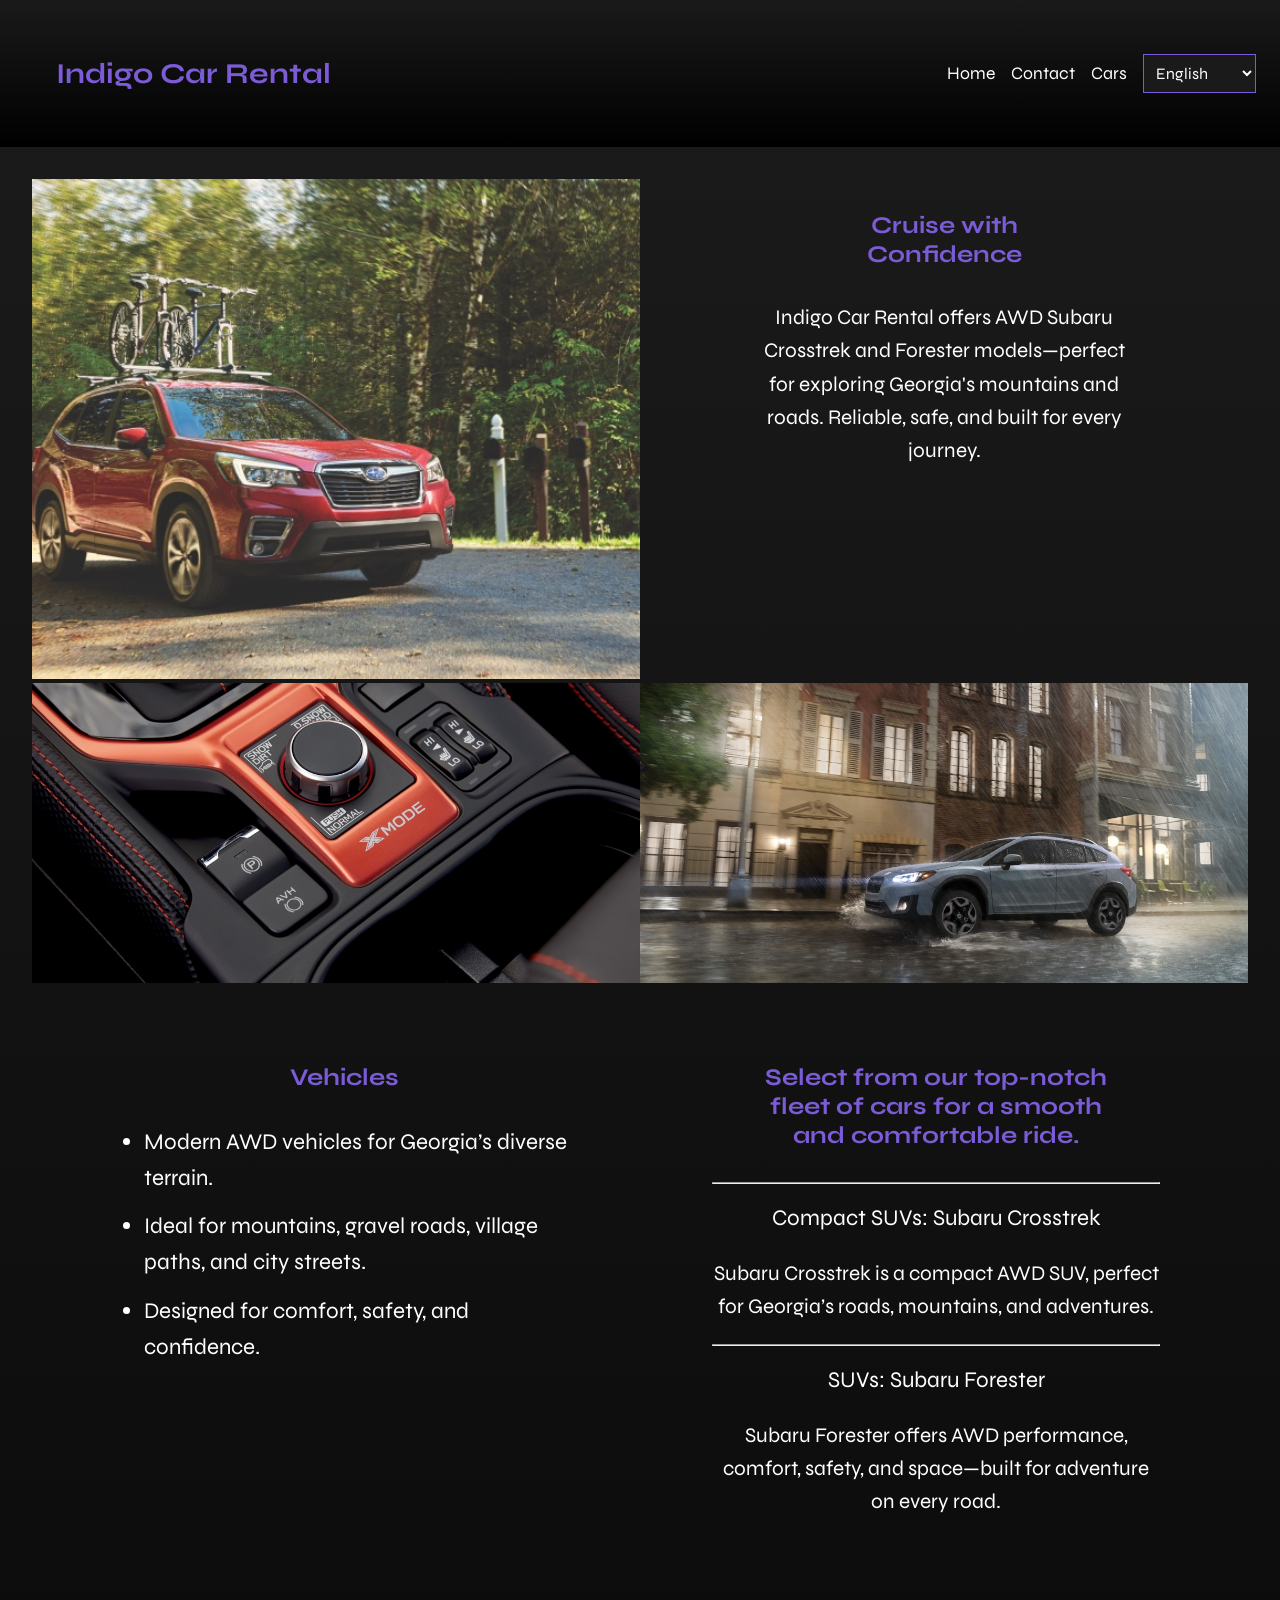
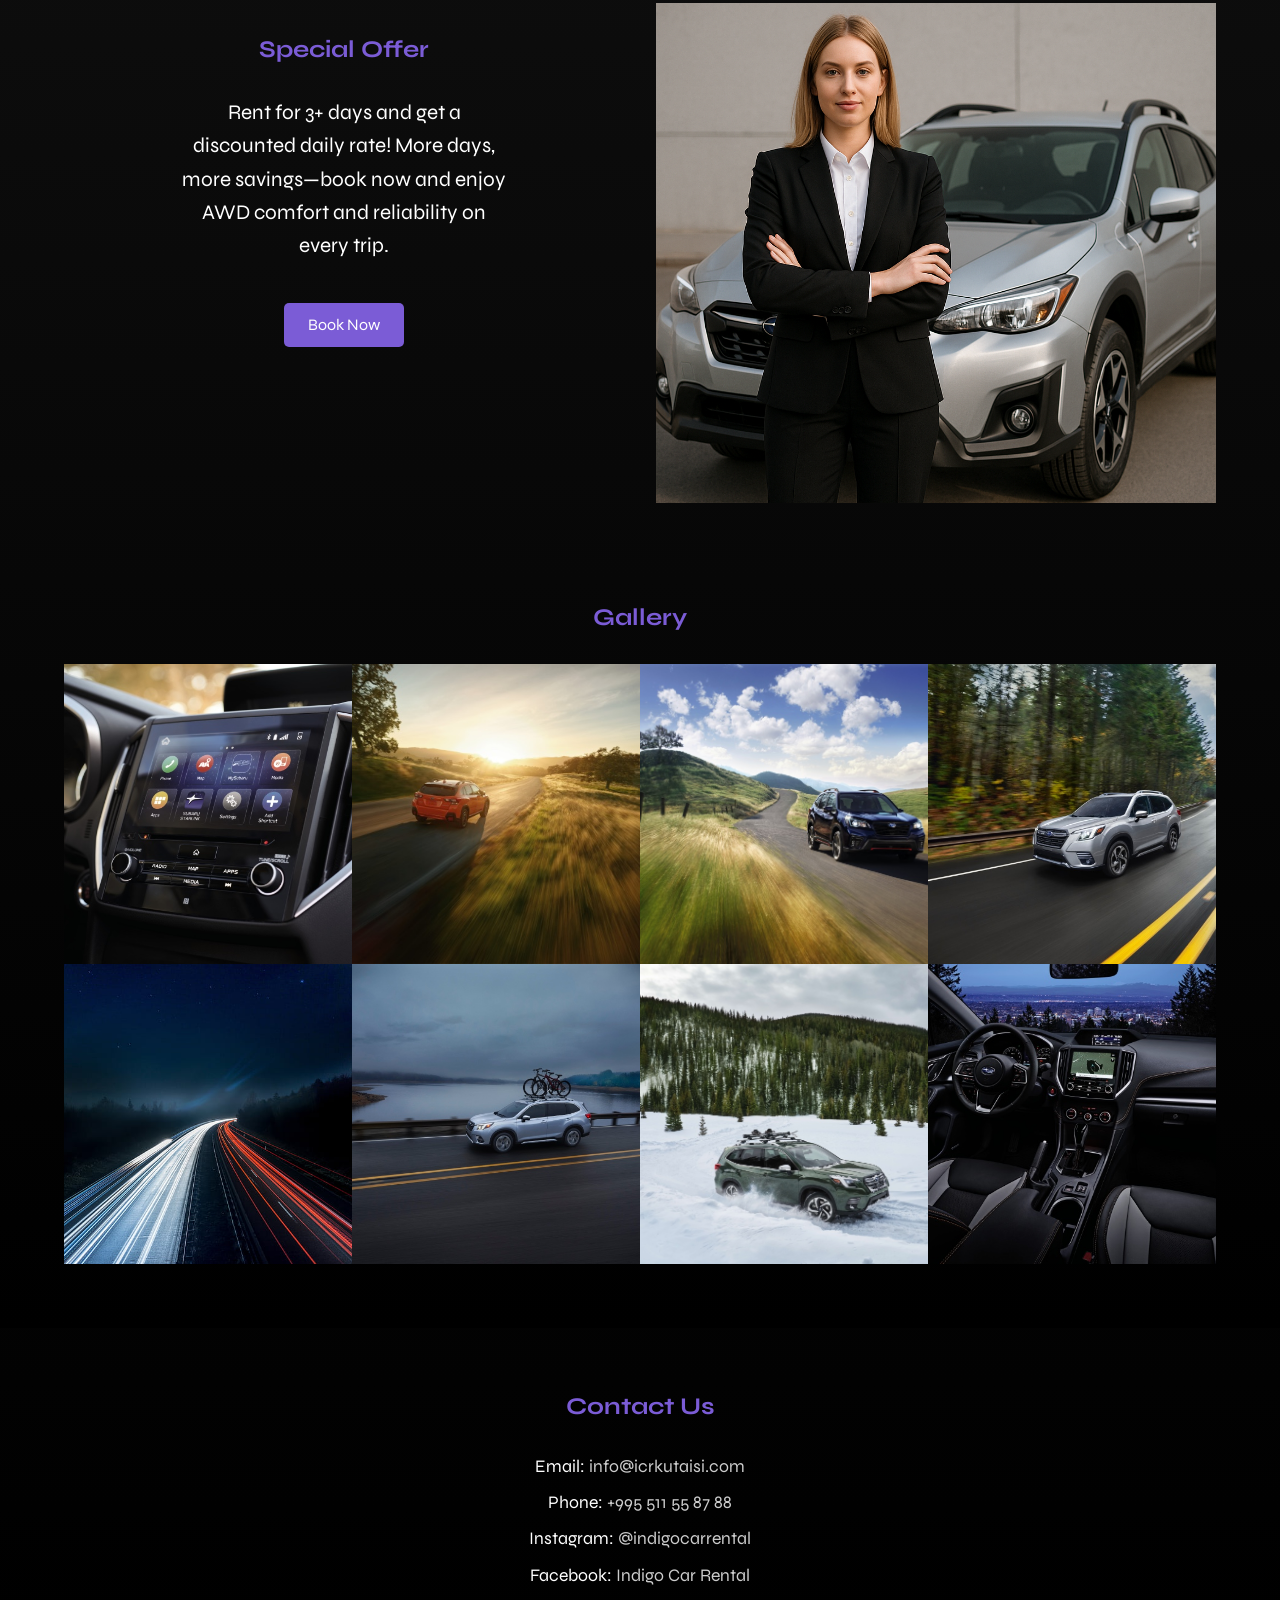
==== index.html @ b36b5606 "fix links" ====
<!DOCTYPE html>
<html lang="en">
<head>
    <meta charset="UTF-8">
    <meta name="viewport" content="width=device-width, initial-scale=1.0">
    <link href='https://fonts.googleapis.com/css?family=Syne' rel='stylesheet'>
    <title data-lang-key="title">Indigo Car Rental</title>
    <style>
        body {
            font-family: 'Syne', sans-serif;
            margin: 0;
            padding: 0;
            background: linear-gradient(180deg, #1A1A1A, #000000);
            color: #fff;
        }

        header {
            background: linear-gradient(180deg, #1A1A1A, #000000);
            color: white;
            padding: 1.5rem;
            display: flex;
            justify-content: space-between;
            align-items: center;
            position: sticky;
            top: 0;
            z-index: 100;
            box-sizing: border-box;
        }

        header h1 {
            color: #7B5CD6;
            margin: 0;
            font-size: 1.8rem;
            white-space: nowrap;
        }

        body h1 {
            color: #7B5CD6;
            margin: 2rem;
        }

        body p {
            font-size: 1.3rem;
            line-height: 1.6;
        }

        nav {
            display: flex;
            gap: 1rem;
            align-items: center;
        }

        nav a {
            color: white;
            text-decoration: none;
            font-size: 1.1rem;
        }

        nav a:hover {
            color: #FFD700;
        }

        .language-switcher {
            background-color: #1A1A1A;
            color: white;
            border: 1px solid #7B5CD6;
            padding: 0.5rem;
            font-size: 1rem;
            font-family: 'Syne', sans-serif;
            cursor: pointer;
        }

        .language-switcher:hover {
            background-color: #7B5CD6;
            color: #FFD700;
        }

        section {
            padding: 2rem;
        }

        #home {
            background: linear-gradient(180deg, #1A1A1A, #000000);
            text-align: center;
        }

        .image-container {
            display: flex;
            justify-content: center;
            gap: 0;
            margin-bottom: 1rem;
        }

        .image-container img {
            width: 100%;
            height: 300px;
            object-fit: cover;
        }

        .image-container img:hover, .gallery-grid img:hover, .offer-right img:hover {
            transform: scale(1.05);
            transition: transform 0.3s ease;
        }

        #vehicles {
            display: flex;
            justify-content: space-between;
            gap: 2rem;
            padding: 2rem;
            text-align: center;
        }

        .vehicles-left {
            display: flex;
            flex: 1;
        }

        .vehicles-right {
            display: flex;
            flex: 1;
        }

        .vehicles-inside {
            margin-left: 10%;
            margin-right: 10%;
        }

        .vehicles-inside ul {
            list-style: disc;
            text-align: left;
            padding-left: 1.5rem;
        }

        .vehicles-inside ul li {
            font-size: 1.4rem;
            line-height: 1.6;
            margin-bottom: 0.8rem;
        }

        .vehicle-subheading {
            font-size: 1.4rem;
            margin: 1rem 0;
        }

        #contact {
            text-align: center;
        }

        #contact p {
            font-size: 1.1rem;
            margin: 0.5rem 0;
        }

        #contact a {
            color: #ccc;
            text-decoration: none;
        }

        #contact a:hover {
            color: #FFD700;
        }

        .mt-5 {
            margin-top: 5rem;
        }

        #offer {
            display: flex;
            justify-content: space-between;
            gap: 2rem;
            padding: 2rem;
            text-align: center;
        }

        .offer-left {
            flex: 1;
        }

        .offer-left-inside {
            margin-left: 20%;
            margin-right: 20%;
            flex: 1;
        }

        .offer-left-inside p {
            margin-bottom: 1.5rem;
        }

        .offer-right {
            flex: 1;
        }

        .offer-right img {
            width: 100%;
            height: 500px;
            object-fit: cover;
            object-position: top;
        }

        .book-now {
            display: inline-block;
            padding: 0.8rem 1.5rem;
            background-color: #7B5CD6;
            color: white;
            text-decoration: none;
            border-radius: 5px;
            margin-top: 1rem;
        }

        .book-now:hover {
            background-color: #FFD700;
            color: #000000;
        }

        #home-description {
            display: flex;
            justify-content: space-between;
            text-align: center;
        }

        .home-description-right {
            flex: 1;
        }

        .home-description-right-inside {
            margin-left: 20%;
            margin-right: 20%;
            flex: 1;
        }

        .home-description-left {
            flex: 1;
        }

        .home-description-left img {
            width: 100%;
            height: 500px;
            object-fit: cover;
            object-position: top;
        }

        #gallery {
            text-align: center;
            padding: 2rem;
        }

        .gallery-grid {
            display: grid;
            grid-template-columns: repeat(4, 1fr);
            margin-top: 1rem;
        }

        .gallery-grid img {
            width: 100%;
            height: 300px;
            object-fit: cover;
            object-position: top;
        }

        /* Responsive Design */
        @media (max-width: 768px) {
            header {
                flex-direction: column;
                text-align: center;
                padding: 1rem;
                min-height: auto;
                position: static
            }

            header h1 {
                font-size: 1.5rem;
                margin-bottom: 0.75rem;
            }

            nav {
                flex-direction: column;
                gap: 0.5rem;
                width: 100%;
            }

            nav a {
                font-size: 1rem;
            }

            .language-switcher {
                margin-top: 0.5rem;
                width: 100%;
                max-width: 150px;
            }

            body h1 {
                font-size: 1.6rem;
                margin: 1rem;
            }

            body p {
                font-size: 1rem;
            }

            .vehicles-inside ul li {
                font-size: 1.2rem;
            }

            .image-container {
                flex-direction: column;
            }

            .image-container img {
                height: 200px;
            }

            #home-description {
                flex-direction: column;
            }

            .home-description-left img {
                height: 300px;
            }

            .home-description-right-inside {
                margin-left: 5%;
                margin-right: 5%;
            }

            #vehicles {
                flex-direction: column;
                padding: 1rem;
            }

            .vehicles-inside {
                margin-left: 5%;
                margin-right: 5%;
            }

            .vehicle-subheading {
                font-size: 1.2rem;
            }

            #offer {
                flex-direction: column;
                padding: 1rem;
            }

            .offer-left-inside {
                margin-left: 5%;
                margin-right: 5%;
            }

            .offer-right img {
                height: 300px;
            }

            .gallery-grid {
                grid-template-columns: repeat(2, 1fr);
                gap: 0.5rem;
            }

            .gallery-grid img {
                height: 200px;
            }

            #contact p {
                font-size: 1rem;
            }
        }

        @media (max-width: 480px) {
            header {
                padding: 0.75rem;
            }

            header h1 {
                font-size: 1.2rem;
                margin-bottom: 0.5rem;
            }

            nav a {
                font-size: 0.9rem;
            }

            .language-switcher {
                font-size: 0.9rem;
                padding: 0.4rem;
                max-width: 120px;
            }

            body h1 {
                font-size: 1.4rem;
            }

            body p {
                font-size: 1rem;
            }

            .vehicles-inside ul li {
                font-size: 1.1rem;
            }

            section {
                padding: 1rem;
            }

            .image-container img {
                height: 150px;
            }

            .home-description-left img {
                height: 200px;
            }

            .offer-right img {
                height: 200px;
            }

            .gallery-grid {
                grid-template-columns: 1fr;
            }

            .gallery-grid img {
                height: 150px;
            }
        }
    </style>
</head>
<body>
<header>
    <h1 data-lang-key="title">Indigo Car Rental</h1>
    <nav>
        <a href="#home" data-lang-key="nav_home">Home</a>
        <a href="#contact" data-lang-key="nav_contact">Contact</a>
        <a href="cars.html" data-lang-key="nav_cars">Cars</a>
        <select class="language-switcher" onchange="changeLanguage(this.value)" aria-label="Select Language">
            <option value="en">English</option>
            <option value="ka">ქართული</option>
            <option value="ru">Русский</option>
        </select>
    </nav>
</header>

<section id="home">
    <div>
        <div id="home-description">
            <div class="home-description-left">
                <div>
                    <img src="images/image1.jpg" alt="Car 1">
                </div>
            </div>
            <div class="home-description-right">
                <div class="home-description-right-inside">
                    <h1 data-lang-key="home_title">Cruise with Confidence</h1>
                    <div>
                        <p data-lang-key="home_description">Indigo Car Rental offers AWD Subaru Crosstrek and Forester
                            models—perfect for exploring Georgia's mountains and roads. Reliable, safe, and built for
                            every journey.</p>
                    </div>
                </div>
            </div>
        </div>

        <div class="image-container">
            <img src="images/image2.jpg" alt="Car 1">
            <img src="images/image3.jpg" alt="Car 2">
        </div>
    </div>

    <div id="vehicles">
        <div class="vehicles-left">
            <div class="vehicles-inside">
                <h1 data-lang-key="vehicles_title">Vehicles</h1>
                <ul>
                    <li data-lang-key="vehicles_desc_1">Modern AWD vehicles for Georgia’s diverse terrain.</li>
                    <li data-lang-key="vehicles_desc_2">Ideal for mountains, gravel roads, village paths, and city
                        streets.
                    </li>
                    <li data-lang-key="vehicles_desc_3">Designed for comfort, safety, and confidence.</li>
                </ul>
            </div>
        </div>
        <div class="vehicles-right">
            <div class="vehicles-inside">
                <h1 data-lang-key="vehicles_select">Select from our top-notch fleet of cars for a smooth and comfortable
                    ride.</h1>
                <hr>
                <p class="vehicle-subheading" data-lang-key="crosstrek_title">Compact SUVs: Subaru Crosstrek</p>
                <p data-lang-key="crosstrek_description">Subaru Crosstrek is a compact AWD SUV, perfect for Georgia’s
                    roads, mountains, and adventures.</p>
                <hr>
                <p class="vehicle-subheading" data-lang-key="forester_title">SUVs: Subaru Forester</p>
                <p data-lang-key="forester_description">Subaru Forester offers AWD performance, comfort, safety, and
                    space—built for adventure on every road.</p>
            </div>
        </div>
    </div>
    <div id="offer">
        <div class="offer-left">
            <div class="offer-left-inside">
                <h1 data-lang-key="offer_title">Special Offer</h1>
                <p data-lang-key="offer_description">Rent for 3+ days and get a discounted daily rate! More days, more
                    savings—book now and enjoy AWD comfort and reliability on every trip.</p>
                <a href="#contact" class="book-now" data-lang-key="book_now">Book Now</a>
            </div>
        </div>
        <div class="offer-right">
            <div>
                <img src="images/image4.png" alt="Car 3" loading="lazy">
            </div>
        </div>
    </div>

    <div id="gallery">
        <h1 data-lang-key="gallery_title">Gallery</h1>
        <div class="gallery-grid">
            <img src="images/image_container1.jpg" alt="Gallery Image 1" loading="lazy">
            <img src="images/image_container2.jpg" alt="Gallery Image 2" loading="lazy">
            <img src="images/image_container3.jpg" alt="Gallery Image 3" loading="lazy">
            <img src="images/image_container4.jpg" alt="Gallery Image 4" loading="lazy">
            <img src="images/image_container5.jpg" alt="Gallery Image 5" loading="lazy">
            <img src="images/image_container6.jpg" alt="Gallery Image 6" loading="lazy">
            <img src="images/image_container7.jpg" alt="Gallery Image 7" loading="lazy">
            <img src="images/image_container8.jpg" alt="Gallery Image 8" loading="lazy">
        </div>
    </div>
</section>

<section id="contact">
    <h1 data-lang-key="contact_title">Contact Us</h1>
    <p data-lang-key="contact_email">Email: <a href="mailto:info@icrkutaisi.com">info@icrkutaisi.com</a></p>
    <p data-lang-key="contact_phone">Phone: <a href="tel:+995511558788">+995 511 55 87 88</a></p>
    <p data-lang-key="contact_instagram">Instagram: <a href="https://www.instagram.com/indigocarrentalkutaisi"
                                                       target="_blank">@indigocarrental</a></p>
    <p data-lang-key="contact_facebook">Facebook: <a href="https://www.facebook.com/profile.php?id=61577189131267" target="_blank">Indigo
        Car Rental</a></p>
</section>

<script>
    const translations = {
        en: {
            title: "Indigo Car Rental",
            nav_home: "Home",
            nav_contact: "Contact",
            nav_cars: "Cars",
            home_title: "Cruise with Confidence",
            home_description: "Indigo Car Rental offers AWD Subaru Crosstrek and Forester models—perfect for exploring Georgia's mountains and roads. Reliable, safe, and built for every journey.",
            vehicles_title: "Vehicles",
            vehicles_desc_1: "Modern AWD vehicles for Georgia’s diverse terrain.",
            vehicles_desc_2: "Ideal for mountains, gravel roads, village paths, and city streets.",
            vehicles_desc_3: "Designed for comfort, safety, and confidence.",
            vehicles_select: "Select from our top-notch fleet of cars for a smooth and comfortable ride.",
            crosstrek_title: "Compact SUVs: Subaru Crosstrek",
            crosstrek_description: "Subaru Crosstrek is a compact AWD SUV, perfect for Georgia’s roads, mountains, and adventures.",
            forester_title: "SUVs: Subaru Forester",
            forester_description: "Subaru Forester offers AWD performance, comfort, safety, and space—built for adventure on every road.",
            offer_title: "Special Offer",
            offer_description: "Rent for 3+ days and get a discounted daily rate! More days, more savings—book now and enjoy AWD comfort and reliability on every trip.",
            book_now: "Book Now",
            gallery_title: "Gallery",
            contact_title: "Contact Us",
            contact_email: "Email: <a href='mailto:info@icrkutaisi.com'>info@icrkutaisi.com</a>",
            contact_phone: "Phone: <a href='tel:+995511558788'>+995 511 55 87 88</a>",
            contact_instagram: "Instagram: <a href='https://www.instagram.com/indigocarrentalkutaisi' target='_blank'>@indigocarrental</a>",
            contact_facebook: "Facebook: <a href='https://www.facebook.com/profile.php?id=61577189131267' target='_blank'>Indigo Car Rental</a>"
        },
        ka: {
            title: "Indigo Car Rental",
            nav_home: "მთავარი",
            nav_contact: "კონტაქტი",
            nav_cars: "მანქანები",
            home_title: "მგზავრობა თავდაჯერებულად",
            home_description: "Indigo Car Rental გთავაზობთ AWD Subaru Crosstrek და Forester მოდელებს — იდეალურია საქართველოს მთებისა და გზების შესასწავლად. საიმედო, უსაფრთხო და შექმნილი ყველა მოგზაურობისთვის.",
            vehicles_title: "მანქანები",
            vehicles_desc_1: "თანამედროვე AWD მანქანები საქართველოს მრავალფეროვანი რელიეფისთვის.",
            vehicles_desc_2: "იდეალურია მთების, ხრეშიანი გზების, სოფლის ბილიკებისა და ქალაქის ქუჩებისთვის.",
            vehicles_desc_3: "შექმნილია კომფორტის, უსაფრთხოებისა და თავდაჯერებულობისთვის.",
            vehicles_select: "აირჩიეთ ჩვენი უმაღლესი ხარისხის მანქანების ფლოტიდან გლუვი და კომფორტული მგზავრობისთვის.",
            crosstrek_title: "კომპაქტური SUV-ები: Subaru Crosstrek",
            crosstrek_description: "Subaru Crosstrek არის კომპაქტური AWD SUV, იდეალური საქართველოს გზების, მთებისა და თავგადასავლებისთვის.",
            forester_title: "SUV-ები: Subaru Forester",
            forester_description: "Subaru Forester გთავაზობთ AWD შესრულებას, კომფორტს, უსაფრთხოებას და სივრცეს — შექმნილია თავგადასავლებისთვის ყველა გზაზე.",
            offer_title: "სპეციალური შეთავაზება",
            offer_description: "იქირავეთ 3+ დღით და მიიღეთ ფასდაკლებული დღიური ტარიფი! მეტი დღე, მეტი დანაზოგი — დაჯავშნეთ ახლა და ისიამოვნეთ AWD კომფორტითა და საიმედოობით ყველა მოგზაურობაში.",
            book_now: "დაჯავშნე ახლა",
            gallery_title: "გალერეა",
            contact_title: "დაგვიკავშირდით",
            contact_email: "ელფოსტა: <a href='mailto:info@icrkutaisi.com'>info@icrkutaisi.com</a>",
            contact_phone: "ტელეფონი: <a href='tel:+995511558788'>+995 511 55 87 88</a>",
            contact_instagram: "Instagram: <a href='https://www.instagram.com/indigocarrentalkutaisi' target='_blank'>@indigocarrental</a>",
            contact_facebook: "Facebook: <a href='https://www.facebook.com/profile.php?id=61577189131267' target='_blank'>Indigo Car Rental</a>"
        },
        ru: {
            title: "Indigo Car Rental",
            nav_home: "Главная",
            nav_contact: "Контакты",
            nav_cars: "Автомобили",
            home_title: "Путешествуйте с уверенностью",
            home_description: "Indigo Car Rental предлагает полноприводные модели Subaru Crosstrek и Forester — идеально подходят для исследования гор и дорог Грузии. Надежные, безопасные и созданы для любого путешествия.",
            vehicles_title: "Автомобили",
            vehicles_desc_1: "Современные полноприводные автомобили для разнообразной местности Грузии.",
            vehicles_desc_2: "Идеальны для гор, гравийных дорог, деревенских троп и городских улиц.",
            vehicles_desc_3: "Создан для комфорта, безопасности и уверенности.",
            vehicles_select: "Выберите из нашего первоклассного автопарка для плавной и комфортной поездки.",
            crosstrek_title: "Компактные внедорожники: Subaru Crosstrek",
            crosstrek_description: "Subaru Crosstrek — это компактный полноприводный внедорожник, идеальный для дорог, гор и приключений в Грузии.",
            forester_title: "Внедорожники: Subaru Forester",
            forester_description: "Subaru Forester предлагает полноприводную производительность, комфорт, безопасность и пространство — создан для приключений на любой дороге.",
            offer_title: "Специальное предложение",
            offer_description: "Арендуйте на 3+ дня и получите скидку на суточную ставку! Чем больше дней, тем больше экономия — бронируйте сейчас и наслаждайтесь комфортом и надежностью полноприводных автомобилей в каждом путешествии.",
            book_now: "Забронировать сейчас",
            gallery_title: "Галерея",
            contact_title: "Свяжитесь с нами",
            contact_email: "Эл. почта: <a href='mailto:info@icrkutaisi.com'>info@icrkutaisi.com</a>",
            contact_phone: "Телефон: <a href='tel:+995511558788'>+995 511 55 87 88</a>",
            contact_instagram: "Instagram: <a href='https://www.instagram.com/indigocarrentalkutaisi' target='_blank'>@indigocarrental</a>",
            contact_facebook: "Facebook: <a href='https://www.facebook.com/profile.php?id=61577189131267' target='_blank'>Indigo Car Rental</a>"
        }
    };

    function changeLanguage(lang) {
        localStorage.setItem('language', lang);
        document.querySelectorAll('[data-lang-key]').forEach(element => {
            const key = element.getAttribute('data-lang-key');
            if (element.tagName === 'P' && ['contact_email', 'contact_phone', 'contact_instagram', 'contact_facebook'].includes(key)) {
                element.innerHTML = translations[lang][key];
            } else {
                element.textContent = translations[lang][key];
            }
        });
        document.documentElement.lang = lang === 'en' ? 'en' : lang === 'ka' ? 'ka' : 'ru';
    }

    document.addEventListener('DOMContentLoaded', () => {
        const savedLang = localStorage.getItem('language') || 'en';
        document.querySelector('.language-switcher').value = savedLang;
        changeLanguage(savedLang);
    });
</script>
</body>
</html>
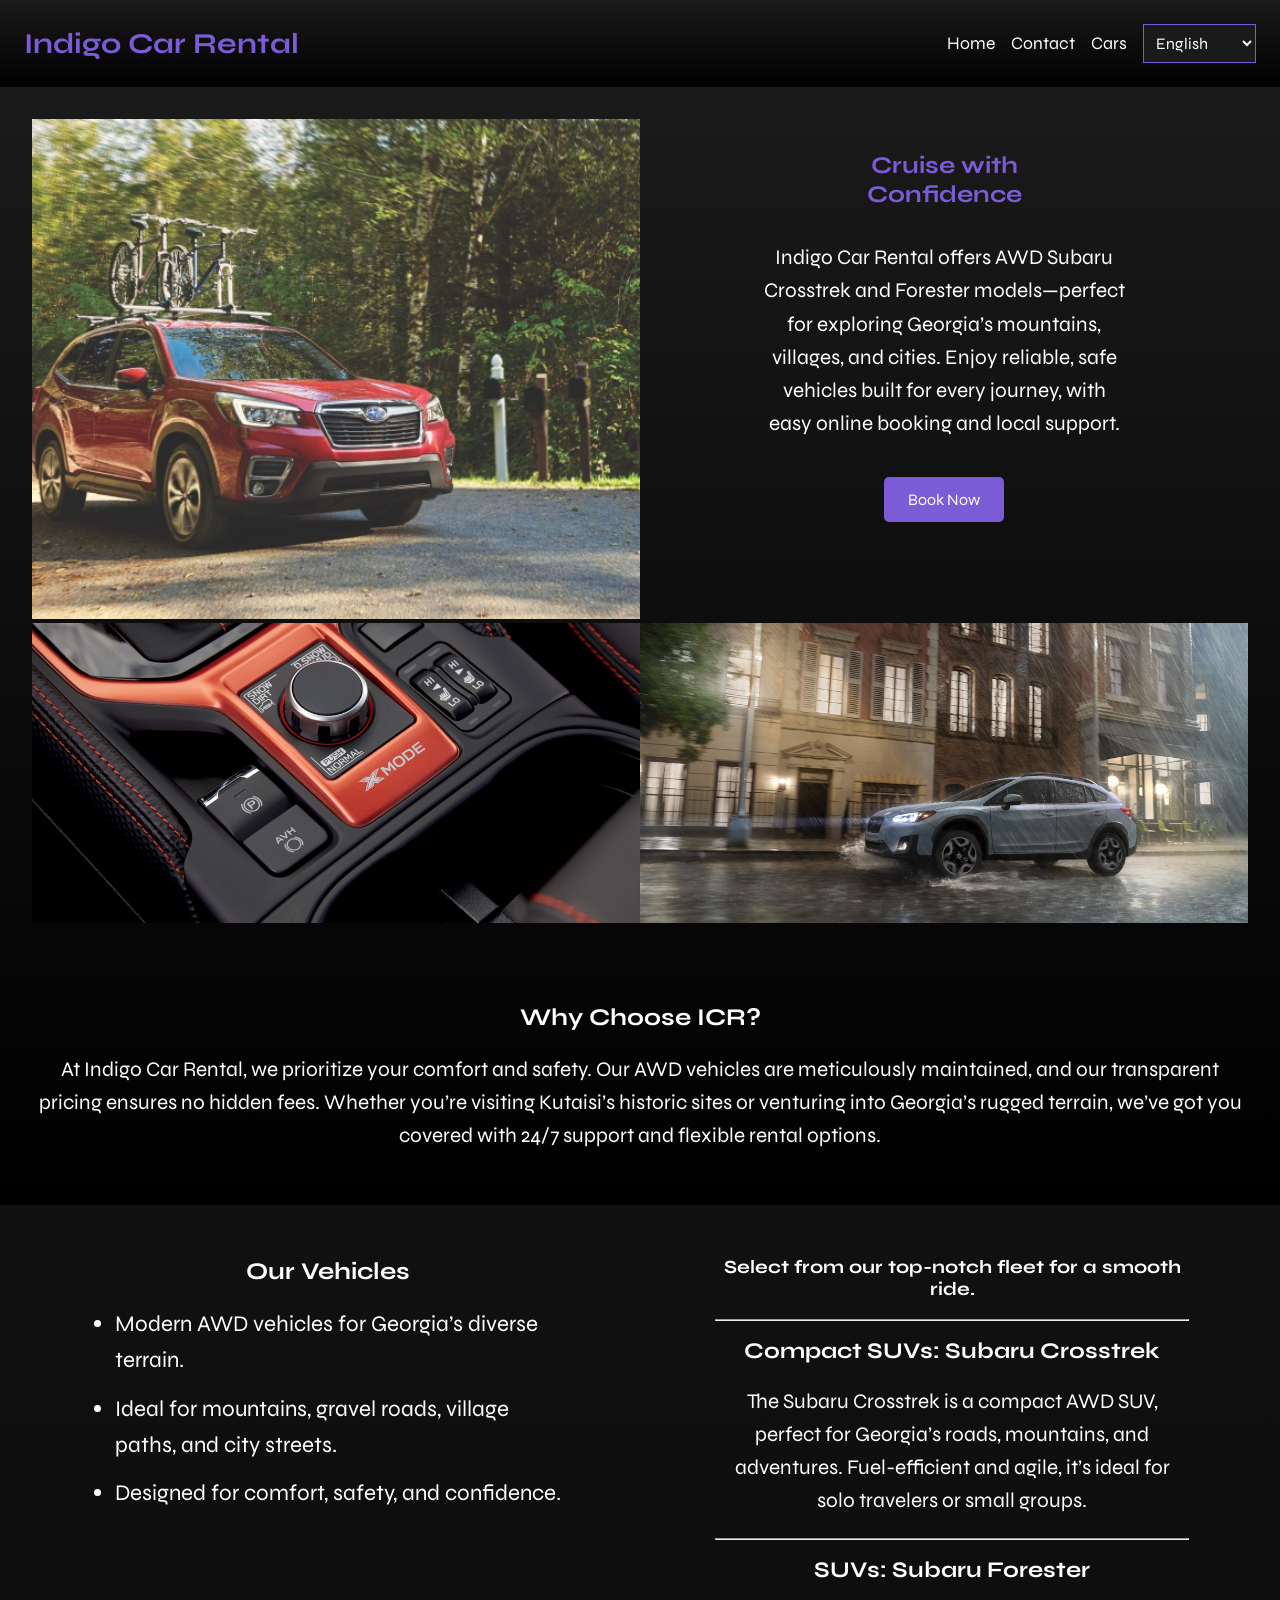
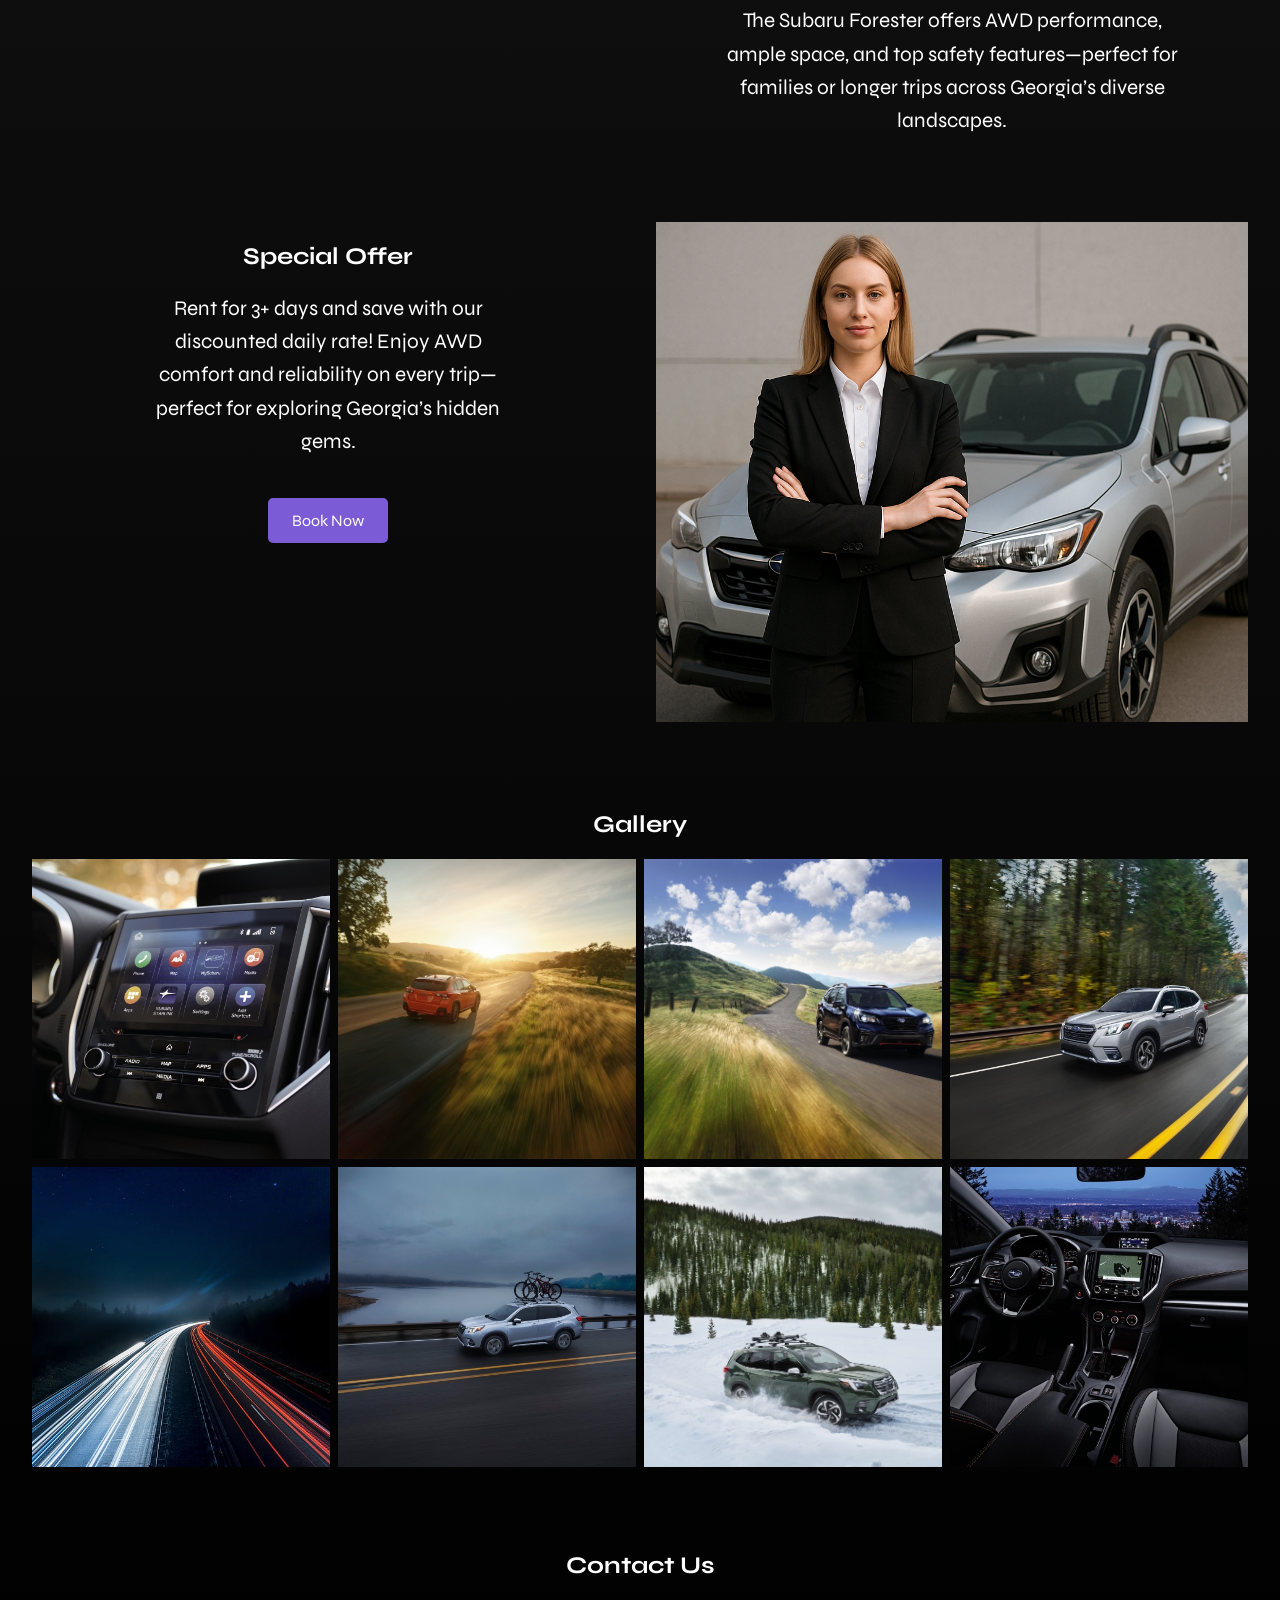
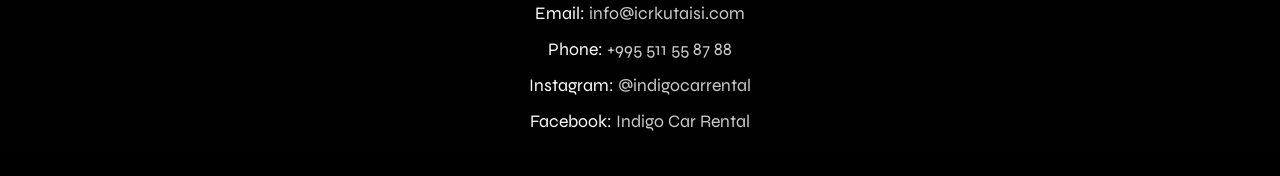
==== commit 82704168: "seo fixes" ====
--- a/index.html
+++ b/index.html
@@ -3,20 +3,58 @@
 <head>
     <meta charset="UTF-8">
     <meta name="viewport" content="width=device-width, initial-scale=1.0">
-    <link href='https://fonts.googleapis.com/css?family=Syne' rel='stylesheet'>
-    <title data-lang-key="title">Indigo Car Rental</title>
+    <title>Affordable Car Rental in Kutaisi, Georgia | ICR</title>
+    <meta name="description"
+          content="Rent a car in Kutaisi with ICR — affordable, reliable AWD Subaru vehicles for airport pickups, city driving, and exploring Georgia. Easy online booking & local support.">
+    <meta name="keywords"
+          content="car rental Kutaisi, rent a car Kutaisi, Kutaisi airport car hire, ICR car rental, cheap car rental Georgia, Kutaisi car hire, Georgia car hire, self drive Kutaisi, budget car rental Kutaisi, travel Georgia car hire">
+    <meta name="robots" content="index, follow">
+
+    <!-- Geo Meta Tags -->
+    <meta name="geo.region" content="GE-KU">
+    <meta name="geo.placename" content="Kutaisi, Georgia">
+    <meta name="geo.position" content="42.2480;42.7070">
+    <meta name="ICBM" content="42.2480, 42.7070">
+
+    <!-- Canonical and Hreflang Tags -->
+    <link rel="canonical" href="https://icrkutaisi.com/">
+    <link rel="alternate" hreflang="en" href="https://icrkutaisi.com/en/">
+    <link rel="alternate" hreflang="ka" href="https://icrkutaisi.com/ka/">
+    <link rel="alternate" hreflang="ru" href="https://icrkutaisi.com/ru/">
+
+    <!-- Open Graph Meta -->
+    <meta property="og:type" content="website">
+    <meta property="og:title" content="Affordable Car Rental in Kutaisi, Georgia | ICR">
+    <meta property="og:description"
+          content="Book reliable AWD Subaru cars for airport pickups, city tours, and travel across Georgia. Best prices, no hidden fees, easy online booking.">
+    <meta property="og:url" content="https://icrkutaisi.com/">
+    <meta property="og:site_name" content="ICR Kutaisi">
+    <meta property="og:image" content="https://icrkutaisi.com/images/image1.jpg">
+
+    <!-- Twitter Card Meta -->
+    <meta name="twitter:card" content="summary_large_image">
+    <meta name="twitter:title" content="Affordable Car Rental in Kutaisi | ICR Georgia">
+    <meta name="twitter:description"
+          content="Reliable car hire in Kutaisi, Georgia with ICR. Great rates, airport transfers, and full Georgia coverage. Book your car online now.">
+    <meta name="twitter:image" content="https://icrkutaisi.com/images/image1.jpg">
+
+    <!-- Preload Critical Resources -->
+    <link rel="preload" href="https://fonts.googleapis.com/css2?family=Syne:wght@400;700&display=swap" as="style">
+    <link rel="stylesheet" href="https://fonts.googleapis.com/css2?family=Syne:wght@400;700&display=swap">
+
+    <!-- Minified CSS -->
     <style>
         body {
-            font-family: 'Syne', sans-serif;
+            font-family: Syne, sans-serif;
             margin: 0;
             padding: 0;
-            background: linear-gradient(180deg, #1A1A1A, #000000);
+            background: linear-gradient(180deg, #1A1A1A, #000);
+            color: #fff
+        }
+
+        header {
+            background: linear-gradient(180deg, #1A1A1A, #000);
             color: #fff;
-        }
-
-        header {
-            background: linear-gradient(180deg, #1A1A1A, #000000);
-            color: white;
             padding: 1.5rem;
             display: flex;
             justify-content: space-between;
@@ -24,82 +62,82 @@
             position: sticky;
             top: 0;
             z-index: 100;
-            box-sizing: border-box;
+            box-sizing: border-box
         }
 
         header h1 {
             color: #7B5CD6;
             margin: 0;
             font-size: 1.8rem;
-            white-space: nowrap;
-        }
-
-        body h1 {
+            white-space: nowrap
+        }
+
+        h1 {
             color: #7B5CD6;
-            margin: 2rem;
-        }
-
-        body p {
+            margin: 2rem
+        }
+
+        p {
             font-size: 1.3rem;
-            line-height: 1.6;
+            line-height: 1.6
         }
 
         nav {
             display: flex;
             gap: 1rem;
-            align-items: center;
+            align-items: center
         }
 
         nav a {
-            color: white;
+            color: #fff;
             text-decoration: none;
-            font-size: 1.1rem;
+            font-size: 1.1rem
         }
 
         nav a:hover {
-            color: #FFD700;
+            color: #FFD700
         }
 
         .language-switcher {
-            background-color: #1A1A1A;
-            color: white;
+            background: #1A1A1A;
+            color: #fff;
             border: 1px solid #7B5CD6;
-            padding: 0.5rem;
+            padding: .5rem;
             font-size: 1rem;
-            font-family: 'Syne', sans-serif;
-            cursor: pointer;
+            font-family: Syne, sans-serif;
+            cursor: pointer
         }
 
         .language-switcher:hover {
-            background-color: #7B5CD6;
-            color: #FFD700;
+            background: #7B5CD6;
+            color: #FFD700
         }
 
         section {
-            padding: 2rem;
+            padding: 2rem
         }
 
         #home {
-            background: linear-gradient(180deg, #1A1A1A, #000000);
-            text-align: center;
+            background: linear-gradient(180deg, #1A1A1A, #000);
+            text-align: center
         }
 
         .image-container {
             display: flex;
             justify-content: center;
             gap: 0;
-            margin-bottom: 1rem;
+            margin-bottom: 1rem
         }
 
         .image-container img {
             width: 100%;
             height: 300px;
-            object-fit: cover;
+            object-fit: cover
         }
 
         .image-container img:hover, .gallery-grid img:hover, .offer-right img:hover {
             transform: scale(1.05);
-            transition: transform 0.3s ease;
+            transition: transform .3s ease
         }
 
         #vehicles {
@@ -107,61 +145,54 @@
             justify-content: space-between;
             gap: 2rem;
             padding: 2rem;
-            text-align: center;
-        }
-
-        .vehicles-left {
-            display: flex;
-            flex: 1;
-        }
-
-        .vehicles-right {
-            display: flex;
-            flex: 1;
+            text-align: center
+        }
+
+        .vehicles-left, .vehicles-right {
+            flex: 1
         }
 
         .vehicles-inside {
-            margin-left: 10%;
-            margin-right: 10%;
+            margin: 0 10%
         }
 
         .vehicles-inside ul {
             list-style: disc;
             text-align: left;
-            padding-left: 1.5rem;
+            padding-left: 1.5rem
         }
 
         .vehicles-inside ul li {
             font-size: 1.4rem;
             line-height: 1.6;
-            margin-bottom: 0.8rem;
+            margin-bottom: .8rem
         }
 
         .vehicle-subheading {
             font-size: 1.4rem;
-            margin: 1rem 0;
+            margin: 1rem 0
         }
 
         #contact {
-            text-align: center;
+            text-align: center
         }
 
         #contact p {
             font-size: 1.1rem;
-            margin: 0.5rem 0;
+            margin: .5rem 0
         }
 
         #contact a {
             color: #ccc;
-            text-decoration: none;
+            text-decoration: none
         }
 
         #contact a:hover {
-            color: #FFD700;
+            color: #FFD700
         }
 
         .mt-5 {
-            margin-top: 5rem;
+            margin-top: 5rem
         }
 
         #offer {
@@ -169,263 +200,252 @@
             justify-content: space-between;
             gap: 2rem;
             padding: 2rem;
-            text-align: center;
-        }
-
-        .offer-left {
-            flex: 1;
+            text-align: center
+        }
+
+        .offer-left, .offer-right {
+            flex: 1
         }
 
         .offer-left-inside {
-            margin-left: 20%;
-            margin-right: 20%;
-            flex: 1;
+            margin: 0 20%
         }
 
         .offer-left-inside p {
-            margin-bottom: 1.5rem;
-        }
-
-        .offer-right {
-            flex: 1;
+            margin-bottom: 1.5rem
         }
 
         .offer-right img {
             width: 100%;
             height: 500px;
             object-fit: cover;
-            object-position: top;
+            object-position: top
         }
 
         .book-now {
             display: inline-block;
-            padding: 0.8rem 1.5rem;
-            background-color: #7B5CD6;
-            color: white;
+            padding: .8rem 1.5rem;
+            background: #7B5CD6;
+            color: #fff;
             text-decoration: none;
             border-radius: 5px;
-            margin-top: 1rem;
+            margin-top: 1rem
         }
 
         .book-now:hover {
-            background-color: #FFD700;
-            color: #000000;
+            background: #FFD700;
+            color: #000
         }
 
         #home-description {
             display: flex;
             justify-content: space-between;
-            text-align: center;
-        }
-
-        .home-description-right {
-            flex: 1;
+            text-align: center
+        }
+
+        .home-description-right, .home-description-left {
+            flex: 1
         }
 
         .home-description-right-inside {
-            margin-left: 20%;
-            margin-right: 20%;
-            flex: 1;
-        }
-
-        .home-description-left {
-            flex: 1;
+            margin: 0 20%
         }
 
         .home-description-left img {
             width: 100%;
             height: 500px;
             object-fit: cover;
-            object-position: top;
+            object-position: top
         }
 
         #gallery {
             text-align: center;
-            padding: 2rem;
+            padding: 2rem
         }
 
         .gallery-grid {
             display: grid;
-            grid-template-columns: repeat(4, 1fr);
-            margin-top: 1rem;
+            grid-template-columns:repeat(4, 1fr);
+            gap: .5rem;
+            margin-top: 1rem
         }
 
         .gallery-grid img {
             width: 100%;
             height: 300px;
             object-fit: cover;
-            object-position: top;
-        }
-
-        /* Responsive Design */
+            object-position: top
+        }
+
         @media (max-width: 768px) {
             header {
                 flex-direction: column;
                 text-align: center;
-                padding: 1rem;
-                min-height: auto;
-                position: static
+                padding: 1rem
             }
 
             header h1 {
                 font-size: 1.5rem;
-                margin-bottom: 0.75rem;
+                margin-bottom: .75rem
             }
 
             nav {
                 flex-direction: column;
-                gap: 0.5rem;
+                gap: .5rem;
+                width: 100%
+            }
+
+            nav a {
+                font-size: 1rem
+            }
+
+            .language-switcher {
+                margin-top: .5rem;
                 width: 100%;
-            }
-
-            nav a {
-                font-size: 1rem;
-            }
-
-            .language-switcher {
-                margin-top: 0.5rem;
-                width: 100%;
-                max-width: 150px;
-            }
-
-            body h1 {
+                max-width: 150px
+            }
+
+            h1 {
                 font-size: 1.6rem;
-                margin: 1rem;
-            }
-
-            body p {
-                font-size: 1rem;
+                margin: 1rem
+            }
+
+            p {
+                font-size: 1rem
             }
 
             .vehicles-inside ul li {
-                font-size: 1.2rem;
+                font-size: 1.2rem
             }
 
             .image-container {
-                flex-direction: column;
+                flex-direction: column
             }
 
             .image-container img {
-                height: 200px;
+                height: 200px
             }
 
             #home-description {
-                flex-direction: column;
+                flex-direction: column
             }
 
             .home-description-left img {
-                height: 300px;
+                height: 300px
             }
 
             .home-description-right-inside {
-                margin-left: 5%;
-                margin-right: 5%;
+                margin: 0 5%
             }
 
             #vehicles {
                 flex-direction: column;
-                padding: 1rem;
+                padding: 1rem
             }
 
             .vehicles-inside {
-                margin-left: 5%;
-                margin-right: 5%;
+                margin: 0 5%
             }
 
             .vehicle-subheading {
-                font-size: 1.2rem;
+                font-size: 1.2rem
             }
 
             #offer {
                 flex-direction: column;
-                padding: 1rem;
+                padding: 1rem
             }
 
             .offer-left-inside {
-                margin-left: 5%;
-                margin-right: 5%;
+                margin: 0 5%
             }
 
             .offer-right img {
-                height: 300px;
+                height: 300px
             }
 
             .gallery-grid {
-                grid-template-columns: repeat(2, 1fr);
-                gap: 0.5rem;
+                grid-template-columns:repeat(2, 1fr)
             }
 
             .gallery-grid img {
-                height: 200px;
+                height: 200px
             }
 
             #contact p {
-                font-size: 1rem;
+                font-size: 1rem
             }
         }
 
         @media (max-width: 480px) {
             header {
-                padding: 0.75rem;
+                padding: .75rem
             }
 
             header h1 {
                 font-size: 1.2rem;
-                margin-bottom: 0.5rem;
+                margin-bottom: .5rem
             }
 
             nav a {
-                font-size: 0.9rem;
+                font-size: .9rem
             }
 
             .language-switcher {
-                font-size: 0.9rem;
-                padding: 0.4rem;
-                max-width: 120px;
-            }
-
-            body h1 {
-                font-size: 1.4rem;
-            }
-
-            body p {
-                font-size: 1rem;
+                font-size: .9rem;
+                padding: .4rem;
+                max-width: 120px
+            }
+
+            h1 {
+                font-size: 1.4rem
+            }
+
+            p {
+                font-size: 1rem
             }
 
             .vehicles-inside ul li {
-                font-size: 1.1rem;
+                font-size: 1.1rem
             }
 
             section {
-                padding: 1rem;
+                padding: 1rem
             }
 
             .image-container img {
-                height: 150px;
+                height: 150px
             }
 
             .home-description-left img {
-                height: 200px;
+                height: 200px
             }
 
             .offer-right img {
-                height: 200px;
+                height: 200px
             }
 
             .gallery-grid {
-                grid-template-columns: 1fr;
+                grid-template-columns:1fr
             }
 
             .gallery-grid img {
-                height: 150px;
+                height: 150px
             }
         }
     </style>
 </head>
 <body>
+<!--
+    IMPORTANT: To ensure Google indexes this page, verify server-side configuration:
+    - Check .htaccess or Nginx for unintended 301/302 redirects.
+    - Ensure https://icrkutaisi.com/ resolves without redirecting to another domain.
+    - Confirm robots.txt allows crawling (e.g., Allow: /).
+    - Test with `curl -I https://icrkutaisi.com/` or httpstatus.io.
+-->
 <header>
     <h1 data-lang-key="title">Indigo Car Rental</h1>
-    <nav>
+    <nav aria-label="Main navigation">
         <a href="#home" data-lang-key="nav_home">Home</a>
         <a href="#contact" data-lang-key="nav_contact">Contact</a>
         <a href="cars.html" data-lang-key="nav_cars">Cars</a>
@@ -437,36 +457,41 @@
     </nav>
 </header>
 
-<section id="home">
-    <div>
+<main>
+    <section id="home" aria-labelledby="home-title">
         <div id="home-description">
             <div class="home-description-left">
-                <div>
-                    <img src="images/image1.jpg" alt="Car 1">
-                </div>
+                <img src="images/image1.jpg" alt="Subaru Crosstrek parked in Kutaisi, Georgia" loading="eager">
             </div>
             <div class="home-description-right">
                 <div class="home-description-right-inside">
-                    <h1 data-lang-key="home_title">Cruise with Confidence</h1>
-                    <div>
-                        <p data-lang-key="home_description">Indigo Car Rental offers AWD Subaru Crosstrek and Forester
-                            models—perfect for exploring Georgia's mountains and roads. Reliable, safe, and built for
-                            every journey.</p>
-                    </div>
+                    <h1 id="home-title" data-lang-key="home_title">Cruise with Confidence</h1>
+                    <p data-lang-key="home_description">Indigo Car Rental offers AWD Subaru Crosstrek and Forester
+                        models—perfect for exploring Georgia’s mountains, villages, and cities. Enjoy reliable, safe
+                        vehicles built for every journey, with easy online booking and local support.</p>
+                    <a href="#contact" class="book-now" data-lang-key="book_now">Book Now</a>
                 </div>
             </div>
         </div>
 
         <div class="image-container">
-            <img src="images/image2.jpg" alt="Car 1">
-            <img src="images/image3.jpg" alt="Car 2">
-        </div>
-    </div>
-
-    <div id="vehicles">
+            <img src="images/image2.jpg" alt="Subaru Forester on a scenic Georgia road" loading="lazy">
+            <img src="images/image3.jpg" alt="Subaru Crosstrek in Kutaisi city center" loading="lazy">
+        </div>
+
+        <div id="why-choose" class="mt-5">
+            <h2 data-lang-key="why_choose_title">Why Choose ICR?</h2>
+            <p data-lang-key="why_choose_description">At Indigo Car Rental, we prioritize your comfort and safety. Our
+                AWD vehicles are meticulously maintained, and our transparent pricing ensures no hidden fees. Whether
+                you’re visiting Kutaisi’s historic sites or venturing into Georgia’s rugged terrain, we’ve got you
+                covered with 24/7 support and flexible rental options.</p>
+        </div>
+    </section>
+
+    <section id="vehicles" aria-labelledby="vehicles-title">
         <div class="vehicles-left">
             <div class="vehicles-inside">
-                <h1 data-lang-key="vehicles_title">Vehicles</h1>
+                <h2 id="vehicles-title" data-lang-key="vehicles_title">Our Vehicles</h2>
                 <ul>
                     <li data-lang-key="vehicles_desc_1">Modern AWD vehicles for Georgia’s diverse terrain.</li>
                     <li data-lang-key="vehicles_desc_2">Ideal for mountains, gravel roads, village paths, and city
@@ -478,61 +503,90 @@
         </div>
         <div class="vehicles-right">
             <div class="vehicles-inside">
-                <h1 data-lang-key="vehicles_select">Select from our top-notch fleet of cars for a smooth and comfortable
-                    ride.</h1>
+                <h3 data-lang-key="vehicles_select">Select from our top-notch fleet for a smooth ride.</h3>
                 <hr>
-                <p class="vehicle-subheading" data-lang-key="crosstrek_title">Compact SUVs: Subaru Crosstrek</p>
-                <p data-lang-key="crosstrek_description">Subaru Crosstrek is a compact AWD SUV, perfect for Georgia’s
-                    roads, mountains, and adventures.</p>
+                <h4 class="vehicle-subheading" data-lang-key="crosstrek_title">Compact SUVs: Subaru Crosstrek</h4>
+                <p data-lang-key="crosstrek_description">The Subaru Crosstrek is a compact AWD SUV, perfect for
+                    Georgia’s roads, mountains, and adventures. Fuel-efficient and agile, it’s ideal for solo travelers
+                    or small groups.</p>
                 <hr>
-                <p class="vehicle-subheading" data-lang-key="forester_title">SUVs: Subaru Forester</p>
-                <p data-lang-key="forester_description">Subaru Forester offers AWD performance, comfort, safety, and
-                    space—built for adventure on every road.</p>
+                <h4 class="vehicle-subheading" data-lang-key="forester_title">SUVs: Subaru Forester</h4>
+                <p data-lang-key="forester_description">The Subaru Forester offers AWD performance, ample space, and top
+                    safety features—perfect for families or longer trips across Georgia’s diverse landscapes.</p>
             </div>
         </div>
-    </div>
-    <div id="offer">
+    </section>
+
+    <section id="offer" aria-labelledby="offer-title">
         <div class="offer-left">
             <div class="offer-left-inside">
-                <h1 data-lang-key="offer_title">Special Offer</h1>
-                <p data-lang-key="offer_description">Rent for 3+ days and get a discounted daily rate! More days, more
-                    savings—book now and enjoy AWD comfort and reliability on every trip.</p>
+                <h2 id="offer-title" data-lang-key="offer_title">Special Offer</h2>
+                <p data-lang-key="offer_description">Rent for 3+ days and save with our discounted daily rate! Enjoy AWD
+                    comfort and reliability on every trip—perfect for exploring Georgia’s hidden gems.</p>
                 <a href="#contact" class="book-now" data-lang-key="book_now">Book Now</a>
             </div>
         </div>
         <div class="offer-right">
-            <div>
-                <img src="images/image4.png" alt="Car 3" loading="lazy">
-            </div>
-        </div>
-    </div>
-
-    <div id="gallery">
-        <h1 data-lang-key="gallery_title">Gallery</h1>
+            <img src="images/image4.png" alt="Subaru rental car in Georgia mountains" loading="lazy">
+        </div>
+    </section>
+
+    <section id="gallery" aria-labelledby="gallery-title">
+        <h2 id="gallery-title" data-lang-key="gallery_title">Gallery</h2>
         <div class="gallery-grid">
-            <img src="images/image_container1.jpg" alt="Gallery Image 1" loading="lazy">
-            <img src="images/image_container2.jpg" alt="Gallery Image 2" loading="lazy">
-            <img src="images/image_container3.jpg" alt="Gallery Image 3" loading="lazy">
-            <img src="images/image_container4.jpg" alt="Gallery Image 4" loading="lazy">
-            <img src="images/image_container5.jpg" alt="Gallery Image 5" loading="lazy">
-            <img src="images/image_container6.jpg" alt="Gallery Image 6" loading="lazy">
-            <img src="images/image_container7.jpg" alt="Gallery Image 7" loading="lazy">
-            <img src="images/image_container8.jpg" alt="Gallery Image 8" loading="lazy">
-        </div>
-    </div>
-</section>
-
-<section id="contact">
-    <h1 data-lang-key="contact_title">Contact Us</h1>
-    <p data-lang-key="contact_email">Email: <a href="mailto:info@icrkutaisi.com">info@icrkutaisi.com</a></p>
-    <p data-lang-key="contact_phone">Phone: <a href="tel:+995511558788">+995 511 55 87 88</a></p>
-    <p data-lang-key="contact_instagram">Instagram: <a href="https://www.instagram.com/indigocarrentalkutaisi"
-                                                       target="_blank">@indigocarrental</a></p>
-    <p data-lang-key="contact_facebook">Facebook: <a href="https://www.facebook.com/profile.php?id=61577189131267" target="_blank">Indigo
-        Car Rental</a></p>
-</section>
-
-<script>
+            <img src="images/image_container1.jpg" alt="Subaru Crosstrek on mountain road" loading="lazy">
+            <img src="images/image_container2.jpg" alt="Subaru Forester in Kutaisi countryside" loading="lazy">
+            <img src="images/image_container3.jpg" alt="Rental car parked near Kutaisi landmark" loading="lazy">
+            <img src="images/image_container4.jpg" alt="Subaru interior showcasing comfort" loading="lazy">
+            <img src="images/image_container5.jpg" alt="Scenic drive in Georgia with ICR rental" loading="lazy">
+            <img src="images/image_container6.jpg" alt="Subaru Crosstrek at sunset" loading="lazy">
+            <img src="images/image_container7.jpg" alt="ICR rental car in urban Kutaisi" loading="lazy">
+            <img src="images/image_container8.jpg" alt="Subaru Forester on gravel road" loading="lazy">
+        </div>
+    </section>
+
+    <section id="contact" aria-labelledby="contact-title">
+        <h2 id="contact-title" data-lang-key="contact_title">Contact Us</h2>
+        <p data-lang-key="contact_email">Email: <a href="mailto:info@icrkutaisi.com">info@icrkutaisi.com</a></p>
+        <p data-lang-key="contact_phone">Phone: <a href="tel:+995511558788">+995 511 55 87 88</a></p>
+        <p data-lang-key="contact_instagram">Instagram: <a href="https://www.instagram.com/indigocarrentalkutaisi"
+                                                           target="_blank" rel="noopener">@indigocarrental</a></p>
+        <p data-lang-key="contact_facebook">Facebook: <a href="https://www.facebook.com/profile.php?id=61577189131267"
+                                                         target="_blank" rel="noopener">Indigo Car Rental</a></p>
+    </section>
+</main>
+
+<!-- Structured Data for LocalBusiness -->
+<script type="application/ld+json">
+    {
+        "@context": "https://schema.org",
+        "@type": "LocalBusiness",
+        "name": "Indigo Car Rental",
+        "description": "Affordable car rental in Kutaisi, Georgia, offering AWD Subaru vehicles for airport pickups and travel across Georgia.",
+        "url": "https://icrkutaisi.com/",
+        "telephone": "+995511558788",
+        "email": "info@icrkutaisi.com",
+        "address": {
+            "@type": "PostalAddress",
+            "addressLocality": "Kutaisi",
+            "addressRegion": "Imereti",
+            "addressCountry": "GE"
+        },
+        "geo": {
+            "@type": "GeoCoordinates",
+            "latitude": 42.2480,
+            "longitude": 42.7070
+        },
+        "openingHours": "Mo-Su 08:00-20:00",
+        "sameAs": [
+            "https://www.instagram.com/indigocarrentalkutaisi",
+            "https://www.facebook.com/profile.php?id=61577189131267"
+        ]
+    }
+</script>
+
+<!-- Language Switching Script -->
+<script defer>
     const translations = {
         en: {
             title: "Indigo Car Rental",
@@ -540,18 +594,20 @@
             nav_contact: "Contact",
             nav_cars: "Cars",
             home_title: "Cruise with Confidence",
-            home_description: "Indigo Car Rental offers AWD Subaru Crosstrek and Forester models—perfect for exploring Georgia's mountains and roads. Reliable, safe, and built for every journey.",
-            vehicles_title: "Vehicles",
+            home_description: "Indigo Car Rental offers AWD Subaru Crosstrek and Forester models—perfect for exploring Georgia’s mountains, villages, and cities. Enjoy reliable, safe vehicles built for every journey, with easy online booking and local support.",
+            why_choose_title: "Why Choose ICR?",
+            why_choose_description: "At Indigo Car Rental, we prioritize your comfort and safety. Our AWD vehicles are meticulously maintained, and our transparent pricing ensures no hidden fees. Whether you’re visiting Kutaisi’s historic sites or venturing into Georgia’s rugged terrain, we’ve got you covered with 24/7 support and flexible rental options.",
+            vehicles_title: "Our Vehicles",
             vehicles_desc_1: "Modern AWD vehicles for Georgia’s diverse terrain.",
             vehicles_desc_2: "Ideal for mountains, gravel roads, village paths, and city streets.",
             vehicles_desc_3: "Designed for comfort, safety, and confidence.",
-            vehicles_select: "Select from our top-notch fleet of cars for a smooth and comfortable ride.",
+            vehicles_select: "Select from our top-notch fleet for a smooth ride.",
             crosstrek_title: "Compact SUVs: Subaru Crosstrek",
-            crosstrek_description: "Subaru Crosstrek is a compact AWD SUV, perfect for Georgia’s roads, mountains, and adventures.",
+            crosstrek_description: "The Subaru Crosstrek is a compact AWD SUV, perfect for Georgia’s roads, mountains, and adventures. Fuel-efficient and agile, it’s ideal for solo travelers or small groups.",
             forester_title: "SUVs: Subaru Forester",
-            forester_description: "Subaru Forester offers AWD performance, comfort, safety, and space—built for adventure on every road.",
+            forester_description: "The Subaru Forester offers AWD performance, ample space, and top safety features—perfect for families or longer trips across Georgia’s diverse landscapes.",
             offer_title: "Special Offer",
-            offer_description: "Rent for 3+ days and get a discounted daily rate! More days, more savings—book now and enjoy AWD comfort and reliability on every trip.",
+            offer_description: "Rent for 3+ days and save with our discounted daily rate! Enjoy AWD comfort and reliability on every trip—perfect for exploring Georgia’s hidden gems.",
             book_now: "Book Now",
             gallery_title: "Gallery",
             contact_title: "Contact Us",
@@ -566,18 +622,20 @@
             nav_contact: "კონტაქტი",
             nav_cars: "მანქანები",
             home_title: "მგზავრობა თავდაჯერებულად",
-            home_description: "Indigo Car Rental გთავაზობთ AWD Subaru Crosstrek და Forester მოდელებს — იდეალურია საქართველოს მთებისა და გზების შესასწავლად. საიმედო, უსაფრთხო და შექმნილი ყველა მოგზაურობისთვის.",
-            vehicles_title: "მანქანები",
+            home_description: "Indigo Car Rental გთავაზობთ AWD Subaru Crosstrek და Forester მოდელებს — იდეალურია საქართველოს მთების, სოფლებისა და ქალაქების შესასწავლად. ისიამოვნეთ საიმედო, უსაფრთხო მანქანებით, რომლებიც შექმნილია ყველა მოგზაურობისთვის, მარტივი ონლაინ დაჯავშნითა და ადგილობრივი მხარდაჭერით.",
+            why_choose_title: "რატომ აირჩიოთ ICR?",
+            why_choose_description: "Indigo Car Rental-ში ჩვენ პრიორიტეტს ვანიჭებთ თქვენს კომფორტსა და უსაფრთხოებას. ჩვენი AWD მანქანები საგულდაგულოდ არის შენარჩუნებული, ხოლო გამჭვირვალე ფასები უზრუნველყოფს ფარული გადასახადების არარსებობას. მიუხედავად იმისა, სტუმრობთ ქუთაისის ისტორიულ ადგილებს თუ მიემგზავრებით საქართველოს უხეშ რელიეფში, ჩვენ გთავაზობთ 24/7 მხარდაჭერას და მოქნილ გაქირავების ვარიანტებს.",
+            vehicles_title: "ჩვენი მანქანები",
             vehicles_desc_1: "თანამედროვე AWD მანქანები საქართველოს მრავალფეროვანი რელიეფისთვის.",
             vehicles_desc_2: "იდეალურია მთების, ხრეშიანი გზების, სოფლის ბილიკებისა და ქალაქის ქუჩებისთვის.",
             vehicles_desc_3: "შექმნილია კომფორტის, უსაფრთხოებისა და თავდაჯერებულობისთვის.",
-            vehicles_select: "აირჩიეთ ჩვენი უმაღლესი ხარისხის მანქანების ფლოტიდან გლუვი და კომფორტული მგზავრობისთვის.",
+            vehicles_select: "აირჩიეთ ჩვენი უმაღლესი ხარისხის ფლოტიდან გლუვი მგზავრობისთვის.",
             crosstrek_title: "კომპაქტური SUV-ები: Subaru Crosstrek",
-            crosstrek_description: "Subaru Crosstrek არის კომპაქტური AWD SUV, იდეალური საქართველოს გზების, მთებისა და თავგადასავლებისთვის.",
+            crosstrek_description: "Subaru Crosstrek არის კომპაქტური AWD SUV, იდეალური საქართველოს გზების, მთებისა და თავგადასავლებისთვის. საწვავის ეფექტური და მოქნილი, იდეალურია მარტოხელა მოგზაურებისთვის ან მცირე ჯგუფებისთვის.",
             forester_title: "SUV-ები: Subaru Forester",
-            forester_description: "Subaru Forester გთავაზობთ AWD შესრულებას, კომფორტს, უსაფრთხოებას და სივრცეს — შექმნილია თავგადასავლებისთვის ყველა გზაზე.",
+            forester_description: "Subaru Forester გთავაზობთ AWD შესრულებას, ფართო სივრცეს და უმაღლესი უსაფრთხოების ფუნქციებს — იდეალურია ოჯახებისთვის ან საქართველოს მრავალფეროვან ლანდშაფტებში გრძელი მოგზაურობებისთვის.",
             offer_title: "სპეციალური შეთავაზება",
-            offer_description: "იქირავეთ 3+ დღით და მიიღეთ ფასდაკლებული დღიური ტარიფი! მეტი დღე, მეტი დანაზოგი — დაჯავშნეთ ახლა და ისიამოვნეთ AWD კომფორტითა და საიმედოობით ყველა მოგზაურობაში.",
+            offer_description: "იქირავეთ 3+ დღით და დაზოგეთ ჩვენი ფასდაკლებული დღიური ტარიფით! ისიამოვნეთ AWD კომფორტითა და საიმედოობით ყველა მოგზაურობაში — იდეალურია საქართველოს ფარული ძვირფასი ქვების შესასწავლად.",
             book_now: "დაჯავშნე ახლა",
             gallery_title: "გალერეა",
             contact_title: "დაგვიკავშირდით",
@@ -592,18 +650,20 @@
             nav_contact: "Контакты",
             nav_cars: "Автомобили",
             home_title: "Путешествуйте с уверенностью",
-            home_description: "Indigo Car Rental предлагает полноприводные модели Subaru Crosstrek и Forester — идеально подходят для исследования гор и дорог Грузии. Надежные, безопасные и созданы для любого путешествия.",
-            vehicles_title: "Автомобили",
+            home_description: "Indigo Car Rental предлагает полноприводные модели Subaru Crosstrek и Forester — идеально подходят для исследования гор, деревень и городов Грузии. Наслаждайтесь надежными и безопасными автомобилями, созданными для любого путешествия, с легким онлайн-бронированием и местной поддержкой.",
+            why_choose_title: "Почему выбрать ICR?",
+            why_choose_description: "В Indigo Car Rental мы уделяем приоритет вашему комфорту и безопасности. Наши полноприводные автомобили тщательно обслуживаются, а прозрачное ценообразование гарантирует отсутствие скрытых платежей. Будь то посещение исторических мест Кутаиси или путешествие по пересеченной местности Грузии, мы обеспечим вас круглосуточной поддержкой и гибкими вариантами аренды.",
+            vehicles_title: "Наши автомобили",
             vehicles_desc_1: "Современные полноприводные автомобили для разнообразной местности Грузии.",
             vehicles_desc_2: "Идеальны для гор, гравийных дорог, деревенских троп и городских улиц.",
             vehicles_desc_3: "Создан для комфорта, безопасности и уверенности.",
-            vehicles_select: "Выберите из нашего первоклассного автопарка для плавной и комфортной поездки.",
+            vehicles_select: "Выберите из нашего первоклассного автопарка для плавной поездки.",
             crosstrek_title: "Компактные внедорожники: Subaru Crosstrek",
-            crosstrek_description: "Subaru Crosstrek — это компактный полноприводный внедорожник, идеальный для дорог, гор и приключений в Грузии.",
+            crosstrek_description: "Subaru Crosstrek — компактный полноприводный внедорожник, идеальный для дорог, гор и приключений в Грузии. Экономичный и маневренный, он идеально подходит для одиночных путешественников или небольших групп.",
             forester_title: "Внедорожники: Subaru Forester",
-            forester_description: "Subaru Forester предлагает полноприводную производительность, комфорт, безопасность и пространство — создан для приключений на любой дороге.",
+            forester_description: "Subaru Forester предлагает полноприводную производительность, простор и лучшие функции безопасности — идеально подходит для семей или длительных поездок по разнообразным ландшафтам Грузии.",
             offer_title: "Специальное предложение",
-            offer_description: "Арендуйте на 3+ дня и получите скидку на суточную ставку! Чем больше дней, тем больше экономия — бронируйте сейчас и наслаждайтесь комфортом и надежностью полноприводных автомобилей в каждом путешествии.",
+            offer_description: "Арендуйте на 3+ дня и сэкономьте с нашей сниженной суточной ставкой! Наслаждайтесь комфортом и надежностью полноприводных автомобилей в каждом путешествии — идеально для исследования скрытых жемчужин Грузии.",
             book_now: "Забронировать сейчас",
             gallery_title: "Галерея",
             contact_title: "Свяжитесь с нами",
@@ -618,13 +678,13 @@
         localStorage.setItem('language', lang);
         document.querySelectorAll('[data-lang-key]').forEach(element => {
             const key = element.getAttribute('data-lang-key');
-            if (element.tagName === 'P' && ['contact_email', 'contact_phone', 'contact_instagram', 'contact_facebook'].includes(key)) {
+            if (['contact_email', 'contact_phone', 'contact_instagram', 'contact_facebook'].includes(key)) {
                 element.innerHTML = translations[lang][key];
             } else {
                 element.textContent = translations[lang][key];
             }
         });
-        document.documentElement.lang = lang === 'en' ? 'en' : lang === 'ka' ? 'ka' : 'ru';
+        document.documentElement.lang = lang;
     }
 
     document.addEventListener('DOMContentLoaded', () => {
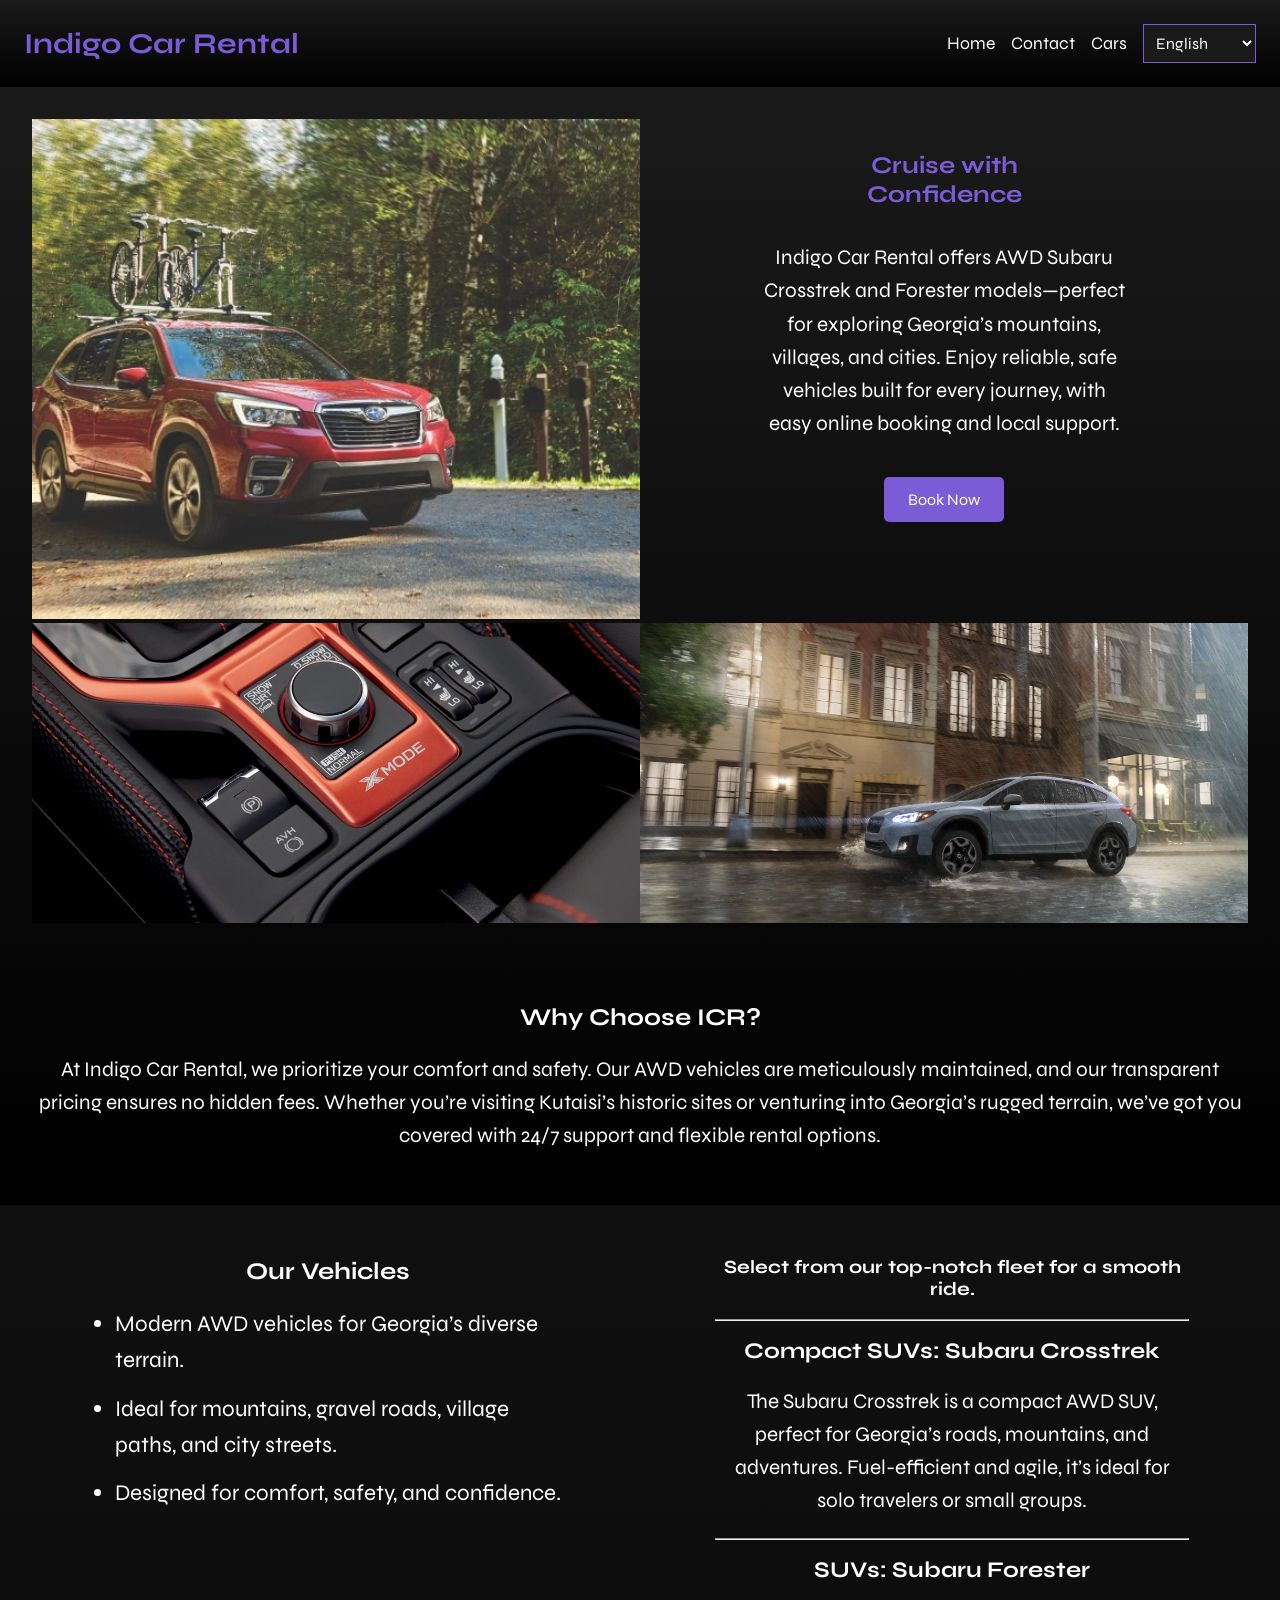
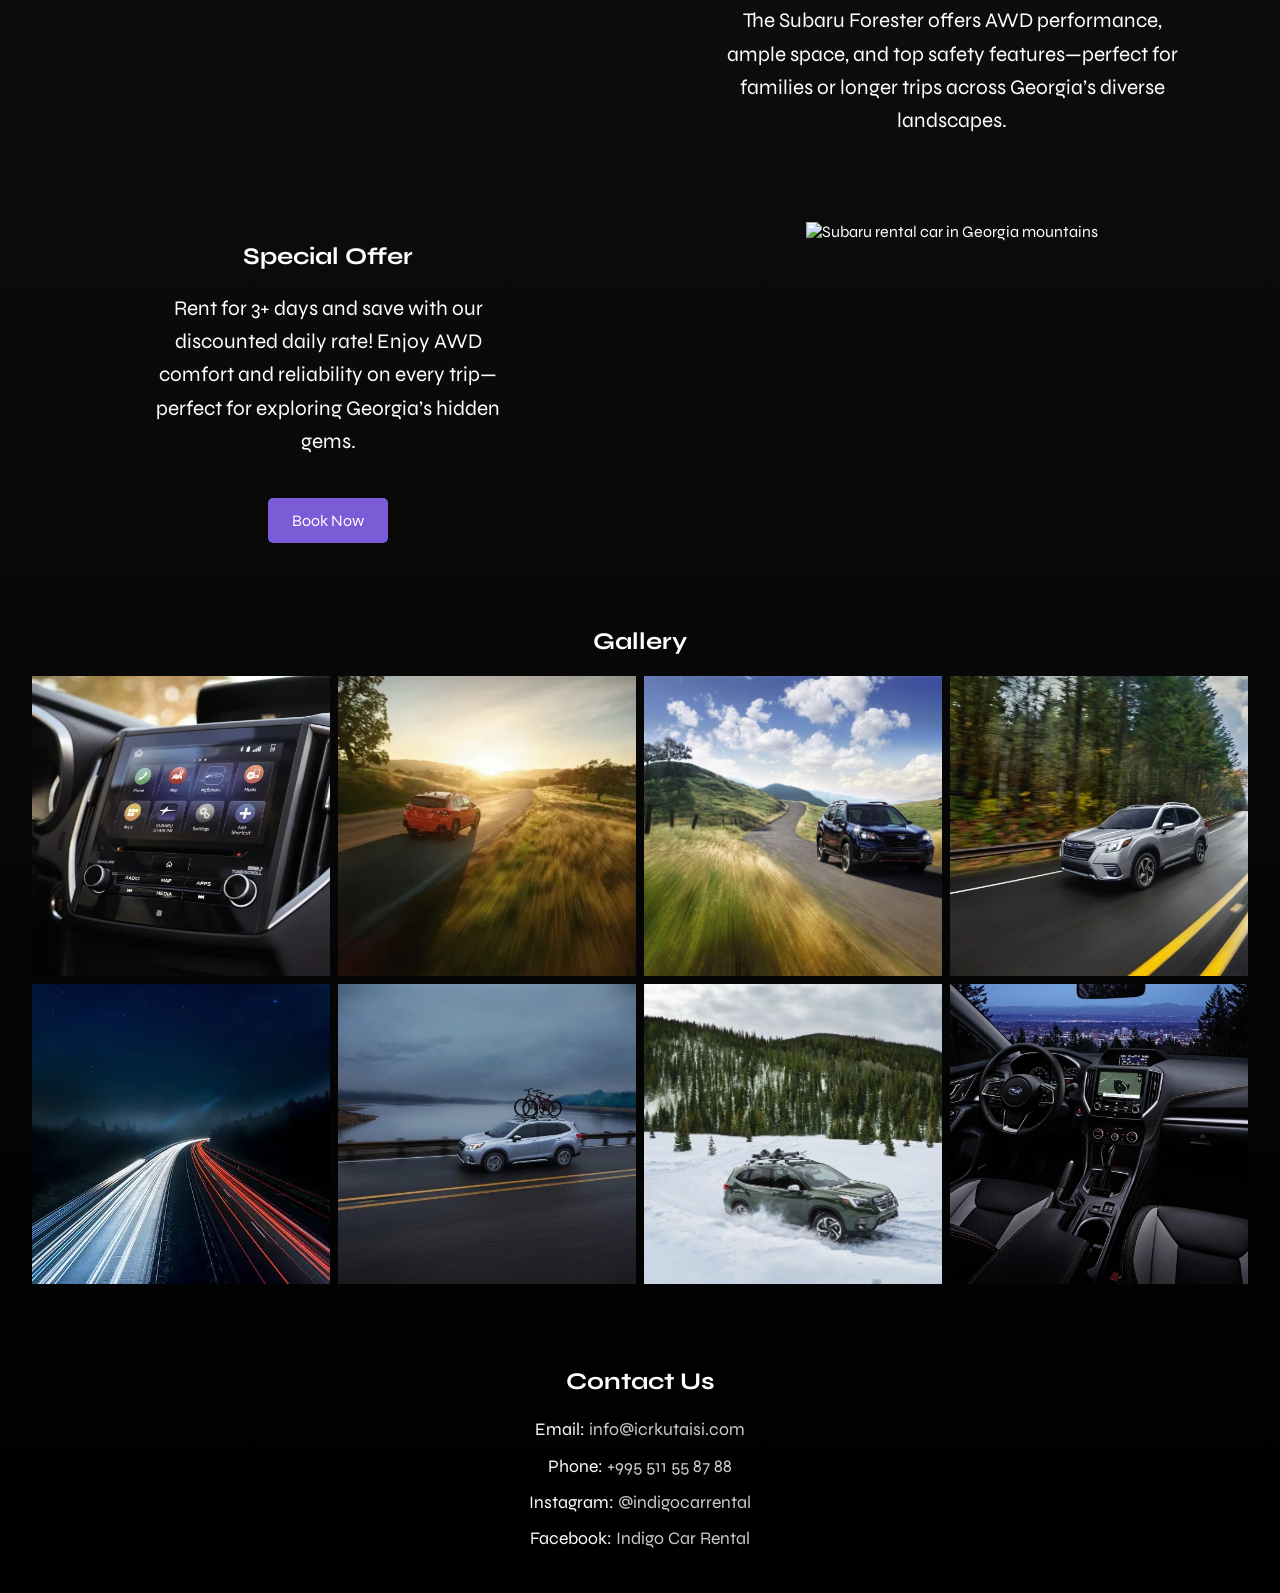
==== commit 9353bdf5: "updated image format to webp" ====
--- a/index.html
+++ b/index.html
@@ -29,14 +29,14 @@
           content="Book reliable AWD Subaru cars for airport pickups, city tours, and travel across Georgia. Best prices, no hidden fees, easy online booking.">
     <meta property="og:url" content="https://icrkutaisi.com/">
     <meta property="og:site_name" content="ICR Kutaisi">
-    <meta property="og:image" content="https://icrkutaisi.com/images/image1.jpg">
+    <meta property="og:image" content="https://icrkutaisi.com/images/image1.webp">
 
     <!-- Twitter Card Meta -->
     <meta name="twitter:card" content="summary_large_image">
     <meta name="twitter:title" content="Affordable Car Rental in Kutaisi | ICR Georgia">
     <meta name="twitter:description"
           content="Reliable car hire in Kutaisi, Georgia with ICR. Great rates, airport transfers, and full Georgia coverage. Book your car online now.">
-    <meta name="twitter:image" content="https://icrkutaisi.com/images/image1.jpg">
+    <meta name="twitter:image" content="https://icrkutaisi.com/images/image1.webp">
 
     <!-- Preload Critical Resources -->
     <link rel="preload" href="https://fonts.googleapis.com/css2?family=Syne:wght@400;700&display=swap" as="style">
@@ -461,7 +461,7 @@
     <section id="home" aria-labelledby="home-title">
         <div id="home-description">
             <div class="home-description-left">
-                <img src="images/image1.jpg" alt="Subaru Crosstrek parked in Kutaisi, Georgia" loading="eager">
+                <img src="images/image1.webp" alt="Subaru Crosstrek parked in Kutaisi, Georgia" loading="eager">
             </div>
             <div class="home-description-right">
                 <div class="home-description-right-inside">
@@ -475,8 +475,8 @@
         </div>
 
         <div class="image-container">
-            <img src="images/image2.jpg" alt="Subaru Forester on a scenic Georgia road" loading="lazy">
-            <img src="images/image3.jpg" alt="Subaru Crosstrek in Kutaisi city center" loading="lazy">
+            <img src="images/image2.webp" alt="Subaru Forester on a scenic Georgia road" loading="lazy">
+            <img src="images/image3.webp" alt="Subaru Crosstrek in Kutaisi city center" loading="lazy">
         </div>
 
         <div id="why-choose" class="mt-5">
@@ -534,14 +534,14 @@
     <section id="gallery" aria-labelledby="gallery-title">
         <h2 id="gallery-title" data-lang-key="gallery_title">Gallery</h2>
         <div class="gallery-grid">
-            <img src="images/image_container1.jpg" alt="Subaru Crosstrek on mountain road" loading="lazy">
-            <img src="images/image_container2.jpg" alt="Subaru Forester in Kutaisi countryside" loading="lazy">
-            <img src="images/image_container3.jpg" alt="Rental car parked near Kutaisi landmark" loading="lazy">
-            <img src="images/image_container4.jpg" alt="Subaru interior showcasing comfort" loading="lazy">
-            <img src="images/image_container5.jpg" alt="Scenic drive in Georgia with ICR rental" loading="lazy">
-            <img src="images/image_container6.jpg" alt="Subaru Crosstrek at sunset" loading="lazy">
-            <img src="images/image_container7.jpg" alt="ICR rental car in urban Kutaisi" loading="lazy">
-            <img src="images/image_container8.jpg" alt="Subaru Forester on gravel road" loading="lazy">
+            <img src="images/image_container1.webp" alt="Subaru Crosstrek on mountain road" loading="lazy">
+            <img src="images/image_container2.webp" alt="Subaru Forester in Kutaisi countryside" loading="lazy">
+            <img src="images/image_container3.webp" alt="Rental car parked near Kutaisi landmark" loading="lazy">
+            <img src="images/image_container4.webp" alt="Subaru interior showcasing comfort" loading="lazy">
+            <img src="images/image_container5.webp" alt="Scenic drive in Georgia with ICR rental" loading="lazy">
+            <img src="images/image_container6.webp" alt="Subaru Crosstrek at sunset" loading="lazy">
+            <img src="images/image_container7.webp" alt="ICR rental car in urban Kutaisi" loading="lazy">
+            <img src="images/image_container8.webp" alt="Subaru Forester on gravel road" loading="lazy">
         </div>
     </section>
 
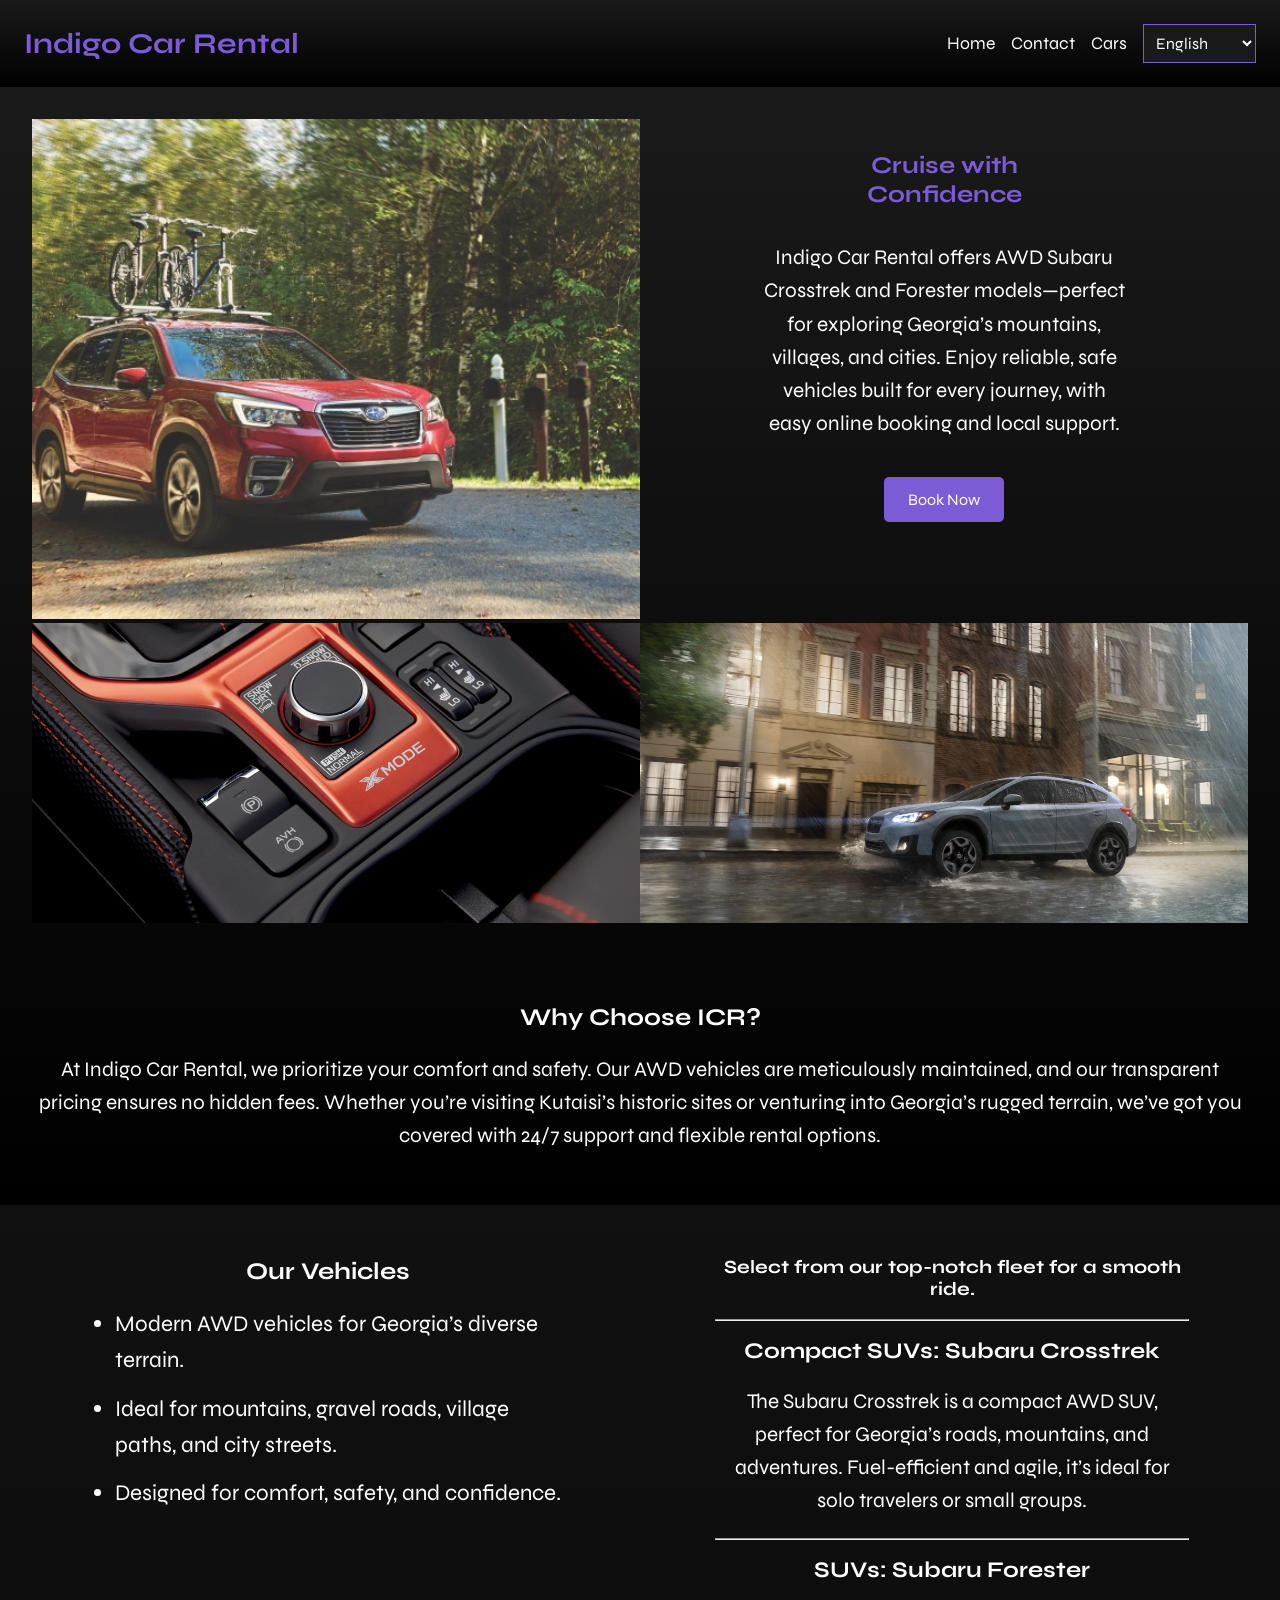
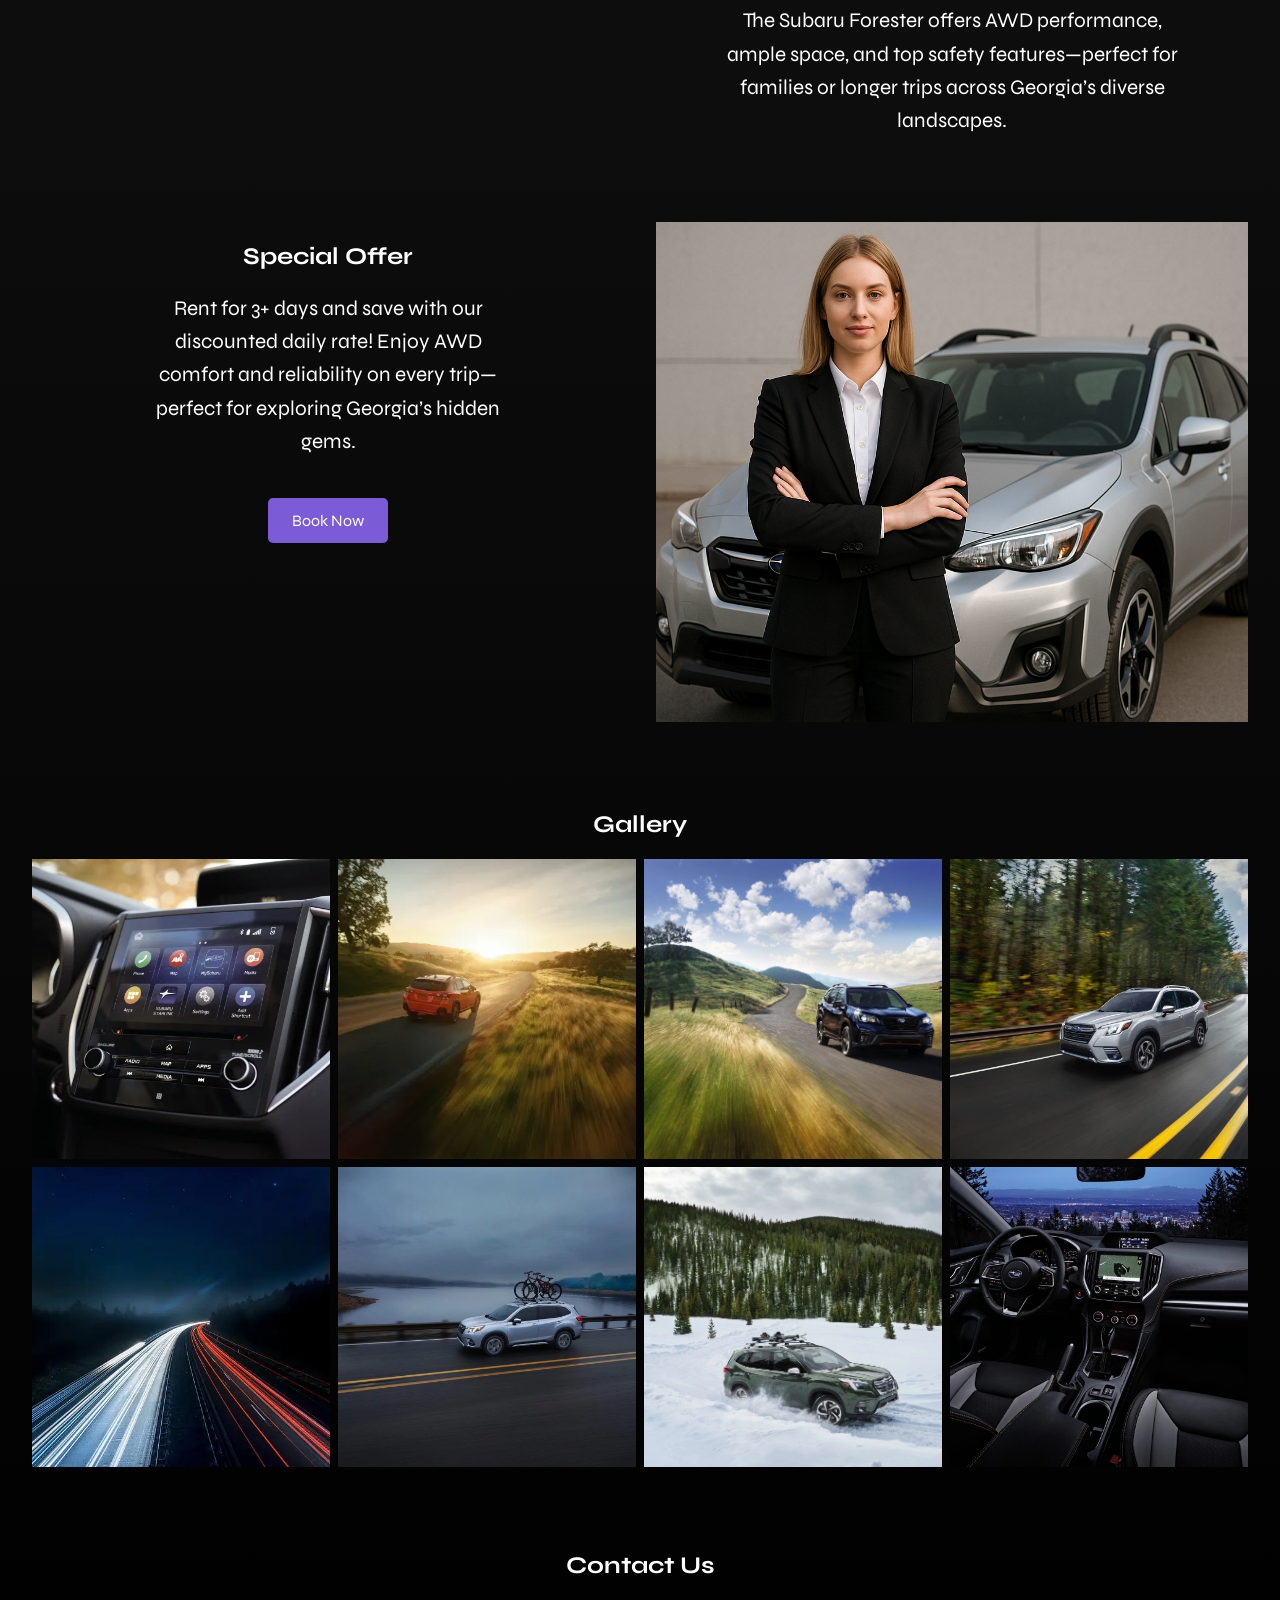
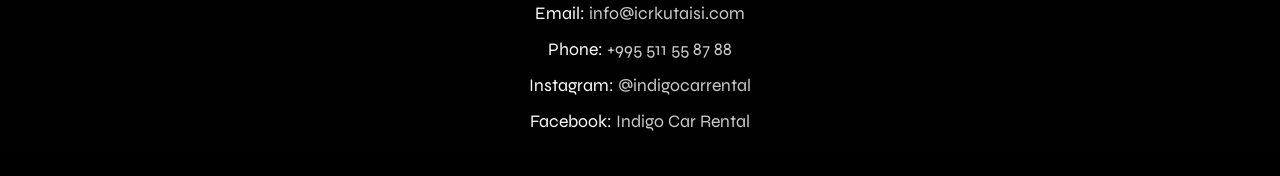
==== commit 1ea28ff0: "lazy loading" ====
--- a/index.html
+++ b/index.html
@@ -527,7 +527,7 @@
             </div>
         </div>
         <div class="offer-right">
-            <img src="images/image4.png" alt="Subaru rental car in Georgia mountains" loading="lazy">
+            <img src="images/image4.webp" alt="Subaru rental car in Georgia mountains" loading="lazy">
         </div>
     </section>
 
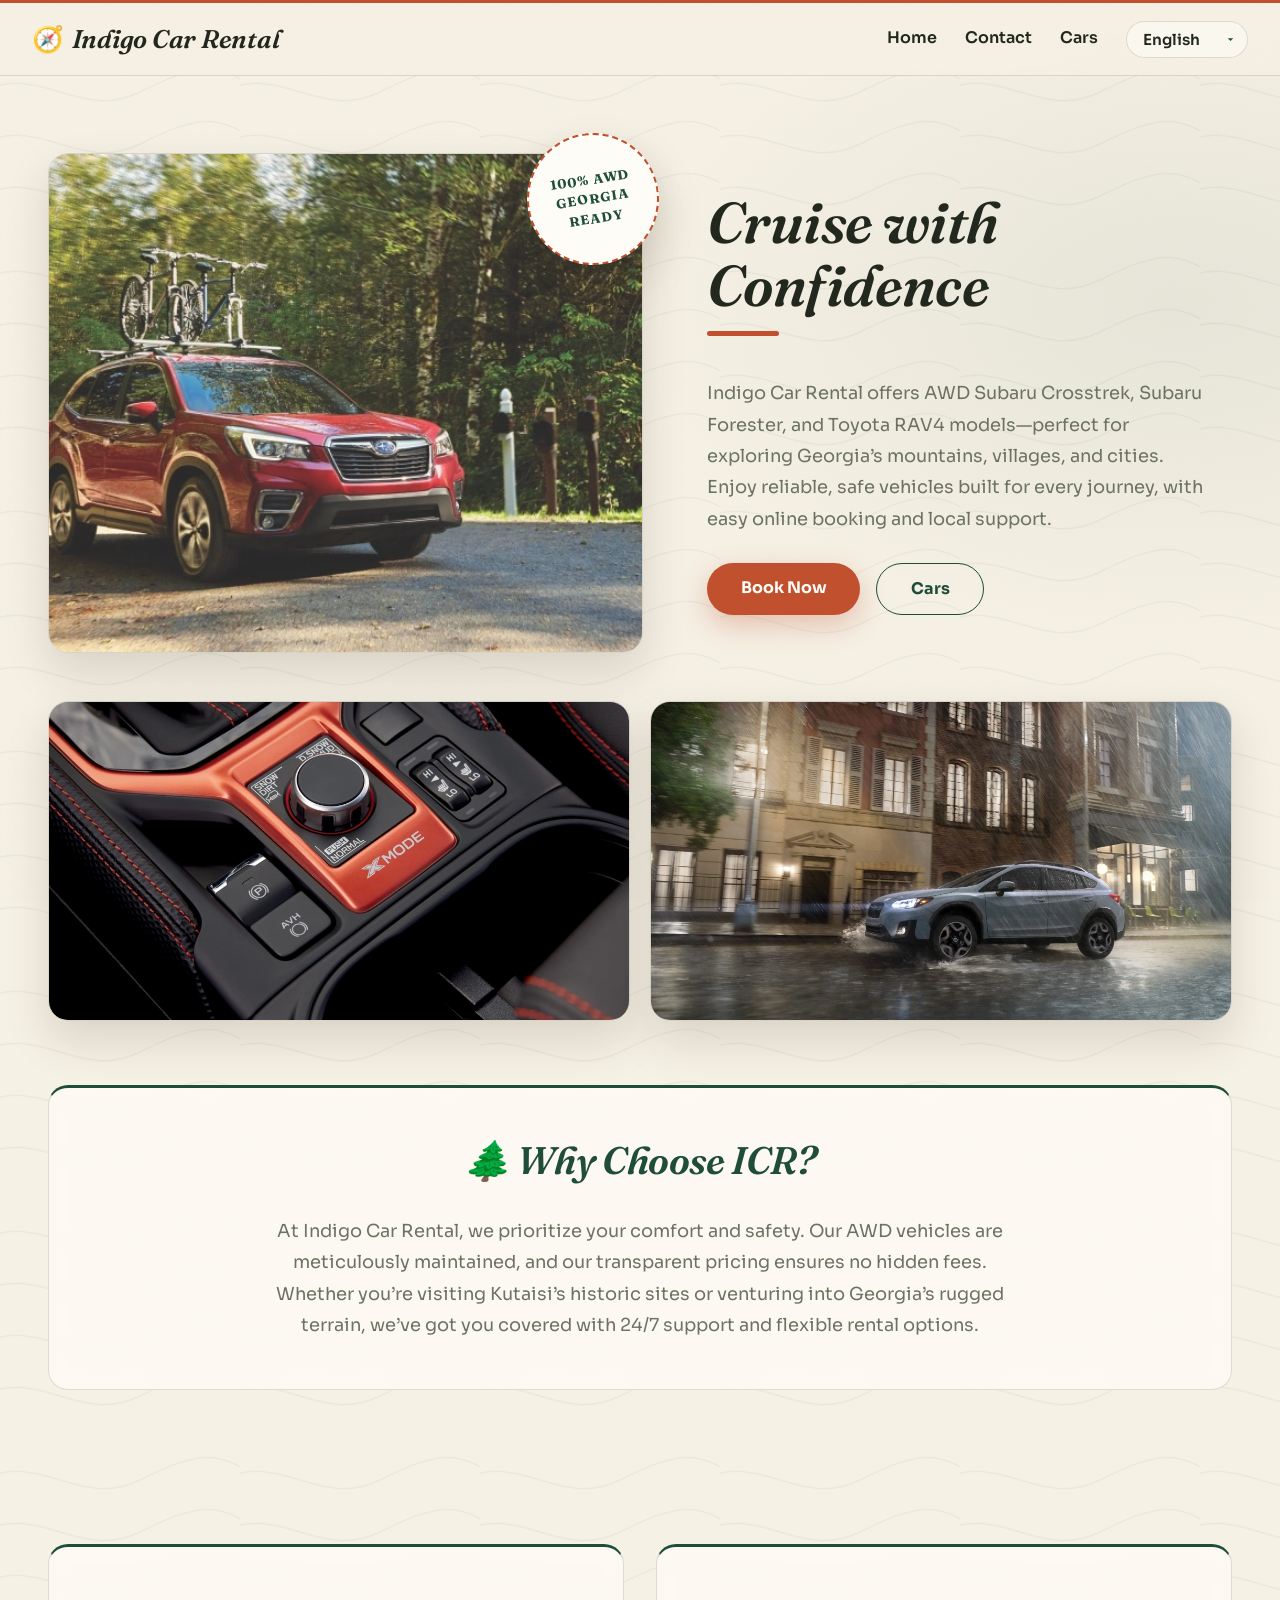
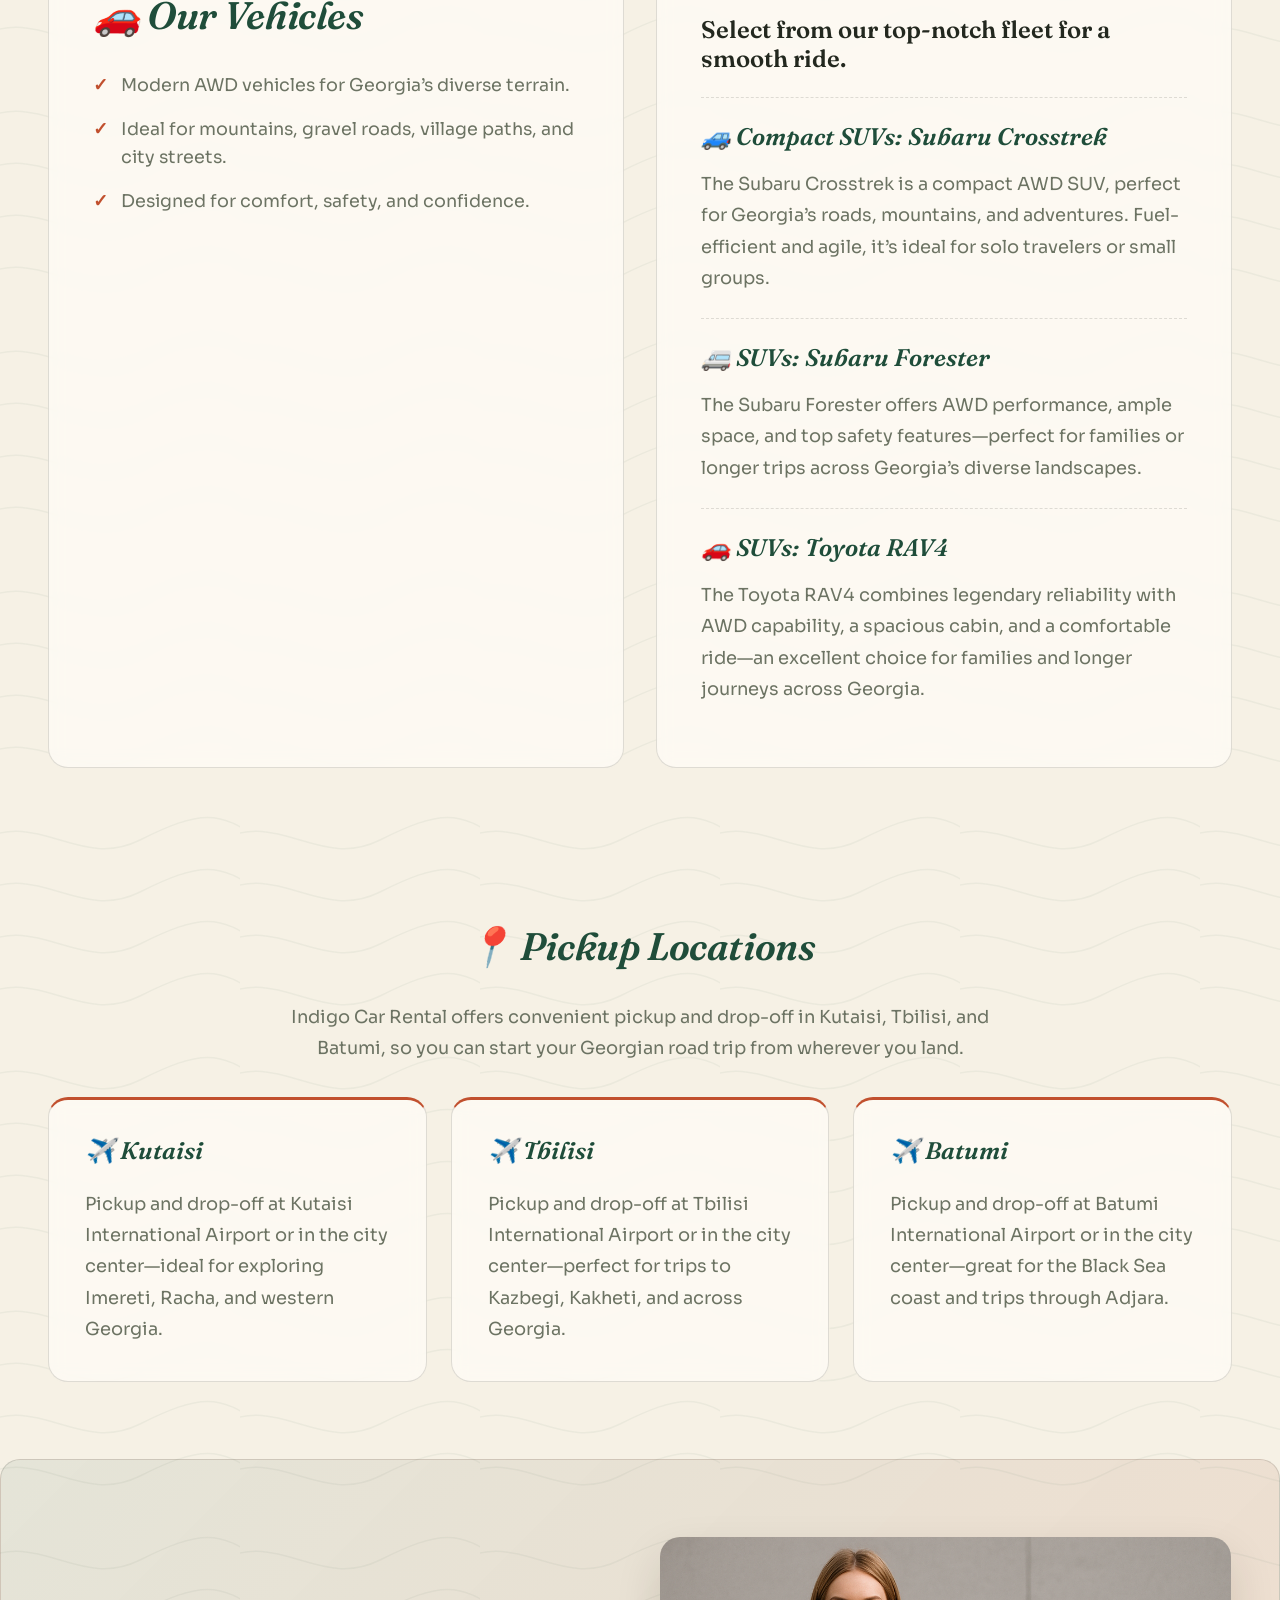
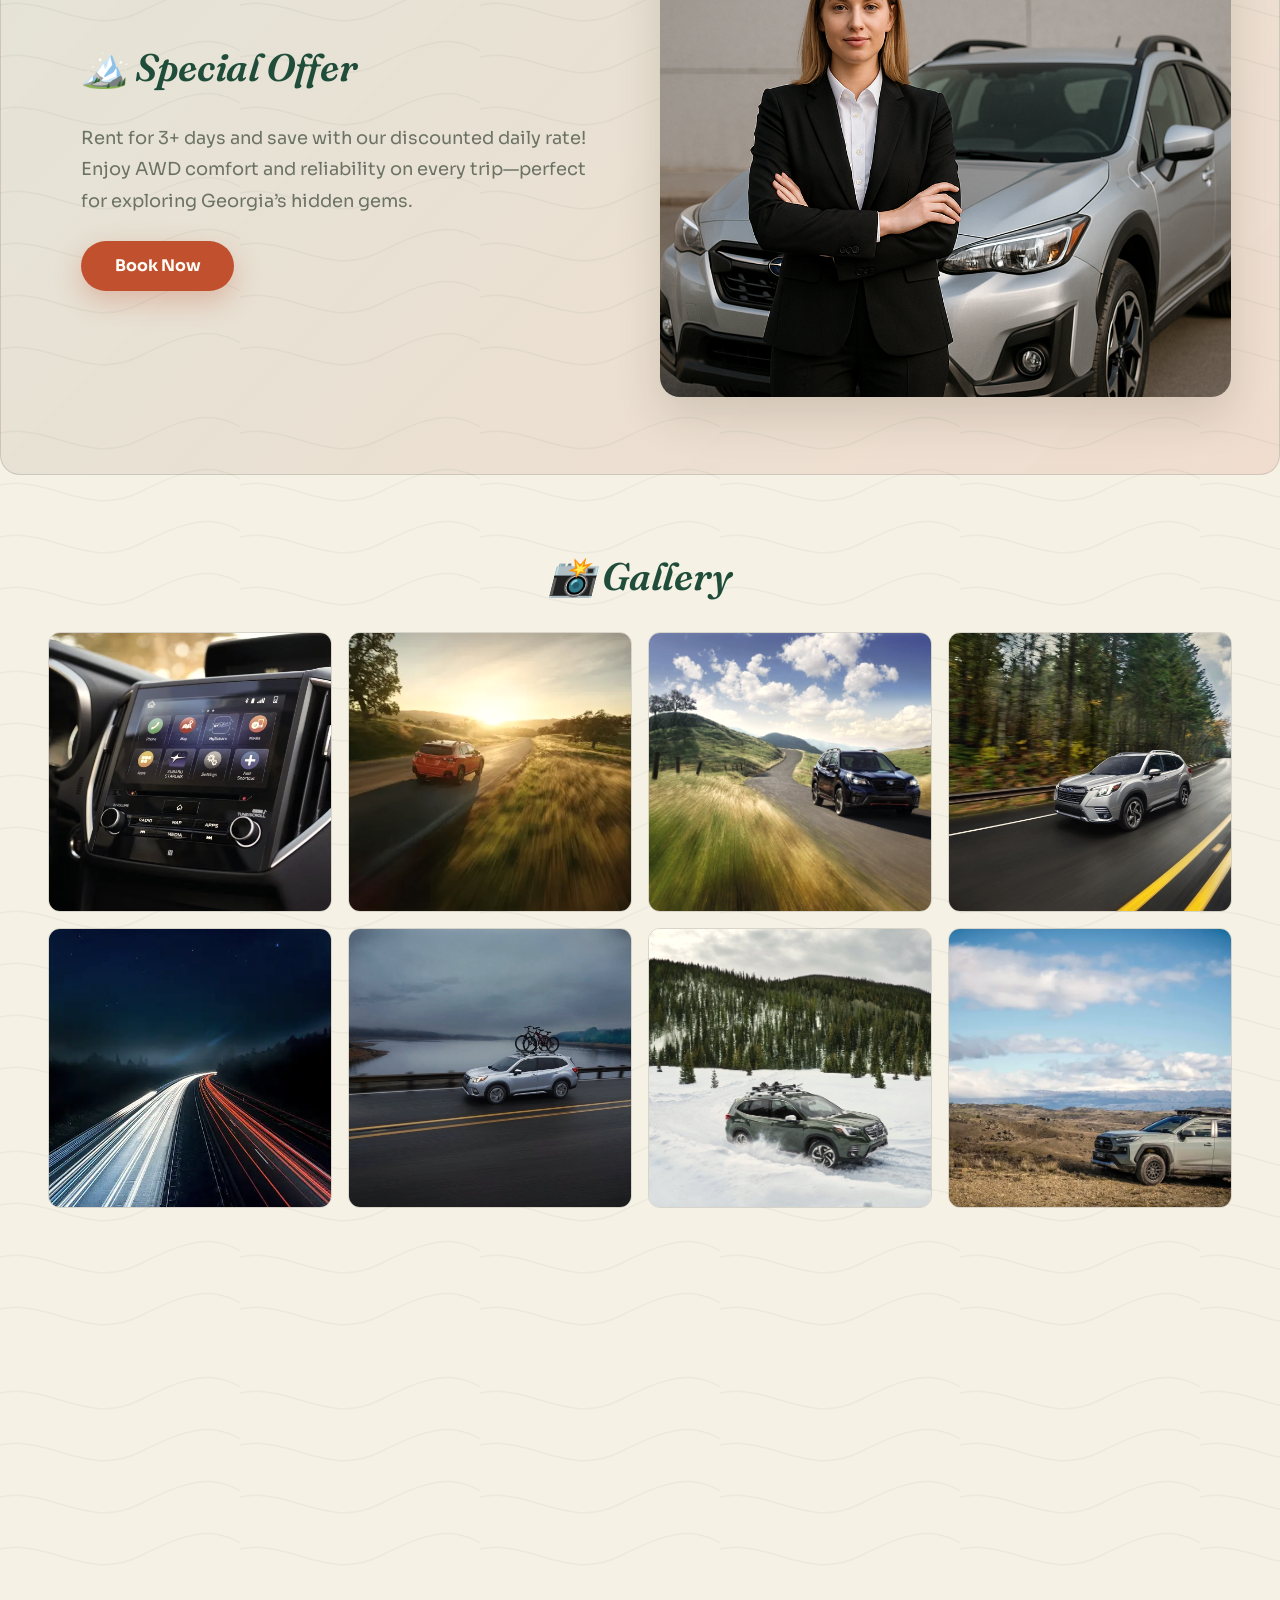
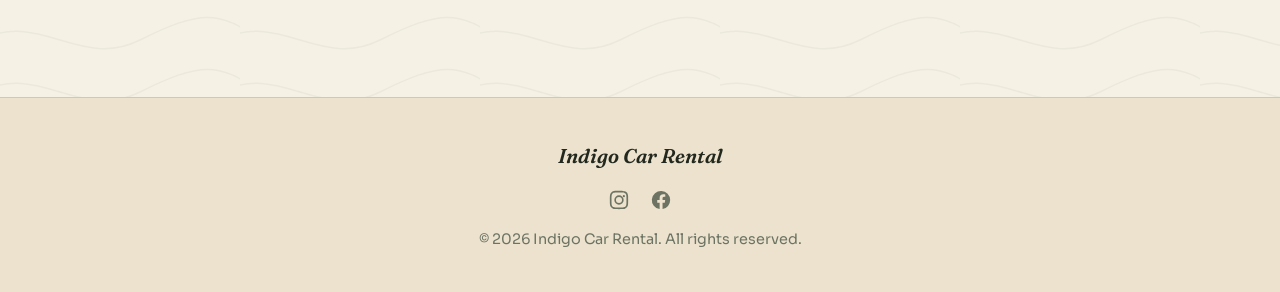
==== commit 17a458ff: "web page update" ====
--- a/index.html
+++ b/index.html
@@ -3,11 +3,11 @@
 <head>
     <meta charset="UTF-8">
     <meta name="viewport" content="width=device-width, initial-scale=1.0">
-    <title>Affordable Car Rental in Kutaisi, Georgia | ICR</title>
+    <title>Car Rental in Kutaisi, Tbilisi & Batumi, Georgia | ICR</title>
     <meta name="description"
-          content="Rent a car in Kutaisi with ICR — affordable, reliable AWD Subaru vehicles for airport pickups, city driving, and exploring Georgia. Easy online booking & local support.">
+          content="Rent a car in Kutaisi, Tbilisi, or Batumi with ICR — affordable, reliable AWD Subaru and Toyota RAV4 vehicles for airport pickups, city driving, and exploring Georgia. Easy online booking & local support.">
     <meta name="keywords"
-          content="car rental Kutaisi, rent a car Kutaisi, Kutaisi airport car hire, ICR car rental, cheap car rental Georgia, Kutaisi car hire, Georgia car hire, self drive Kutaisi, budget car rental Kutaisi, travel Georgia car hire">
+          content="car rental Kutaisi, car rental Tbilisi, car rental Batumi, car rental Georgia, rent a car Kutaisi, rent a car Tbilisi, Kutaisi airport car hire, Tbilisi airport car hire, Batumi airport car hire, ICR car rental, cheap car rental Georgia, Georgia car hire, self drive Georgia, budget car rental Georgia, travel Georgia car hire, Toyota RAV4 rental Kutaisi">
     <meta name="robots" content="index, follow">
 
     <!-- Geo Meta Tags -->
@@ -24,416 +24,24 @@
 
     <!-- Open Graph Meta -->
     <meta property="og:type" content="website">
-    <meta property="og:title" content="Affordable Car Rental in Kutaisi, Georgia | ICR">
+    <meta property="og:title" content="Car Rental in Kutaisi, Tbilisi & Batumi, Georgia | ICR">
     <meta property="og:description"
-          content="Book reliable AWD Subaru cars for airport pickups, city tours, and travel across Georgia. Best prices, no hidden fees, easy online booking.">
+          content="Book reliable AWD Subaru and Toyota RAV4 cars for airport pickups in Kutaisi, Tbilisi, and Batumi, plus travel across Georgia. Best prices, no hidden fees, easy online booking.">
     <meta property="og:url" content="https://icrkutaisi.com/">
     <meta property="og:site_name" content="ICR Kutaisi">
     <meta property="og:image" content="https://icrkutaisi.com/images/image1.webp">
 
     <!-- Twitter Card Meta -->
     <meta name="twitter:card" content="summary_large_image">
-    <meta name="twitter:title" content="Affordable Car Rental in Kutaisi | ICR Georgia">
+    <meta name="twitter:title" content="Car Rental in Kutaisi, Tbilisi & Batumi | ICR Georgia">
     <meta name="twitter:description"
-          content="Reliable car hire in Kutaisi, Georgia with ICR. Great rates, airport transfers, and full Georgia coverage. Book your car online now.">
+          content="Reliable car hire in Kutaisi, Tbilisi, and Batumi, Georgia with ICR. AWD Subaru and Toyota RAV4 fleet, great rates, airport transfers, and full Georgia coverage. Book your car online now.">
     <meta name="twitter:image" content="https://icrkutaisi.com/images/image1.webp">
 
     <!-- Preload Critical Resources -->
-    <link rel="preload" href="https://fonts.googleapis.com/css2?family=Syne:wght@400;700&display=swap" as="style">
-    <link rel="stylesheet" href="https://fonts.googleapis.com/css2?family=Syne:wght@400;700&display=swap">
-
-    <!-- Minified CSS -->
-    <style>
-        body {
-            font-family: Syne, sans-serif;
-            margin: 0;
-            padding: 0;
-            background: linear-gradient(180deg, #1A1A1A, #000);
-            color: #fff
-        }
-
-        header {
-            background: linear-gradient(180deg, #1A1A1A, #000);
-            color: #fff;
-            padding: 1.5rem;
-            display: flex;
-            justify-content: space-between;
-            align-items: center;
-            position: sticky;
-            top: 0;
-            z-index: 100;
-            box-sizing: border-box
-        }
-
-        header h1 {
-            color: #7B5CD6;
-            margin: 0;
-            font-size: 1.8rem;
-            white-space: nowrap
-        }
-
-        h1 {
-            color: #7B5CD6;
-            margin: 2rem
-        }
-
-        p {
-            font-size: 1.3rem;
-            line-height: 1.6
-        }
-
-        nav {
-            display: flex;
-            gap: 1rem;
-            align-items: center
-        }
-
-        nav a {
-            color: #fff;
-            text-decoration: none;
-            font-size: 1.1rem
-        }
-
-        nav a:hover {
-            color: #FFD700
-        }
-
-        .language-switcher {
-            background: #1A1A1A;
-            color: #fff;
-            border: 1px solid #7B5CD6;
-            padding: .5rem;
-            font-size: 1rem;
-            font-family: Syne, sans-serif;
-            cursor: pointer
-        }
-
-        .language-switcher:hover {
-            background: #7B5CD6;
-            color: #FFD700
-        }
-
-        section {
-            padding: 2rem
-        }
-
-        #home {
-            background: linear-gradient(180deg, #1A1A1A, #000);
-            text-align: center
-        }
-
-        .image-container {
-            display: flex;
-            justify-content: center;
-            gap: 0;
-            margin-bottom: 1rem
-        }
-
-        .image-container img {
-            width: 100%;
-            height: 300px;
-            object-fit: cover
-        }
-
-        .image-container img:hover, .gallery-grid img:hover, .offer-right img:hover {
-            transform: scale(1.05);
-            transition: transform .3s ease
-        }
-
-        #vehicles {
-            display: flex;
-            justify-content: space-between;
-            gap: 2rem;
-            padding: 2rem;
-            text-align: center
-        }
-
-        .vehicles-left, .vehicles-right {
-            flex: 1
-        }
-
-        .vehicles-inside {
-            margin: 0 10%
-        }
-
-        .vehicles-inside ul {
-            list-style: disc;
-            text-align: left;
-            padding-left: 1.5rem
-        }
-
-        .vehicles-inside ul li {
-            font-size: 1.4rem;
-            line-height: 1.6;
-            margin-bottom: .8rem
-        }
-
-        .vehicle-subheading {
-            font-size: 1.4rem;
-            margin: 1rem 0
-        }
-
-        #contact {
-            text-align: center
-        }
-
-        #contact p {
-            font-size: 1.1rem;
-            margin: .5rem 0
-        }
-
-        #contact a {
-            color: #ccc;
-            text-decoration: none
-        }
-
-        #contact a:hover {
-            color: #FFD700
-        }
-
-        .mt-5 {
-            margin-top: 5rem
-        }
-
-        #offer {
-            display: flex;
-            justify-content: space-between;
-            gap: 2rem;
-            padding: 2rem;
-            text-align: center
-        }
-
-        .offer-left, .offer-right {
-            flex: 1
-        }
-
-        .offer-left-inside {
-            margin: 0 20%
-        }
-
-        .offer-left-inside p {
-            margin-bottom: 1.5rem
-        }
-
-        .offer-right img {
-            width: 100%;
-            height: 500px;
-            object-fit: cover;
-            object-position: top
-        }
-
-        .book-now {
-            display: inline-block;
-            padding: .8rem 1.5rem;
-            background: #7B5CD6;
-            color: #fff;
-            text-decoration: none;
-            border-radius: 5px;
-            margin-top: 1rem
-        }
-
-        .book-now:hover {
-            background: #FFD700;
-            color: #000
-        }
-
-        #home-description {
-            display: flex;
-            justify-content: space-between;
-            text-align: center
-        }
-
-        .home-description-right, .home-description-left {
-            flex: 1
-        }
-
-        .home-description-right-inside {
-            margin: 0 20%
-        }
-
-        .home-description-left img {
-            width: 100%;
-            height: 500px;
-            object-fit: cover;
-            object-position: top
-        }
-
-        #gallery {
-            text-align: center;
-            padding: 2rem
-        }
-
-        .gallery-grid {
-            display: grid;
-            grid-template-columns:repeat(4, 1fr);
-            gap: .5rem;
-            margin-top: 1rem
-        }
-
-        .gallery-grid img {
-            width: 100%;
-            height: 300px;
-            object-fit: cover;
-            object-position: top
-        }
-
-        @media (max-width: 768px) {
-            header {
-                flex-direction: column;
-                text-align: center;
-                padding: 1rem
-            }
-
-            header h1 {
-                font-size: 1.5rem;
-                margin-bottom: .75rem
-            }
-
-            nav {
-                flex-direction: column;
-                gap: .5rem;
-                width: 100%
-            }
-
-            nav a {
-                font-size: 1rem
-            }
-
-            .language-switcher {
-                margin-top: .5rem;
-                width: 100%;
-                max-width: 150px
-            }
-
-            h1 {
-                font-size: 1.6rem;
-                margin: 1rem
-            }
-
-            p {
-                font-size: 1rem
-            }
-
-            .vehicles-inside ul li {
-                font-size: 1.2rem
-            }
-
-            .image-container {
-                flex-direction: column
-            }
-
-            .image-container img {
-                height: 200px
-            }
-
-            #home-description {
-                flex-direction: column
-            }
-
-            .home-description-left img {
-                height: 300px
-            }
-
-            .home-description-right-inside {
-                margin: 0 5%
-            }
-
-            #vehicles {
-                flex-direction: column;
-                padding: 1rem
-            }
-
-            .vehicles-inside {
-                margin: 0 5%
-            }
-
-            .vehicle-subheading {
-                font-size: 1.2rem
-            }
-
-            #offer {
-                flex-direction: column;
-                padding: 1rem
-            }
-
-            .offer-left-inside {
-                margin: 0 5%
-            }
-
-            .offer-right img {
-                height: 300px
-            }
-
-            .gallery-grid {
-                grid-template-columns:repeat(2, 1fr)
-            }
-
-            .gallery-grid img {
-                height: 200px
-            }
-
-            #contact p {
-                font-size: 1rem
-            }
-        }
-
-        @media (max-width: 480px) {
-            header {
-                padding: .75rem
-            }
-
-            header h1 {
-                font-size: 1.2rem;
-                margin-bottom: .5rem
-            }
-
-            nav a {
-                font-size: .9rem
-            }
-
-            .language-switcher {
-                font-size: .9rem;
-                padding: .4rem;
-                max-width: 120px
-            }
-
-            h1 {
-                font-size: 1.4rem
-            }
-
-            p {
-                font-size: 1rem
-            }
-
-            .vehicles-inside ul li {
-                font-size: 1.1rem
-            }
-
-            section {
-                padding: 1rem
-            }
-
-            .image-container img {
-                height: 150px
-            }
-
-            .home-description-left img {
-                height: 200px
-            }
-
-            .offer-right img {
-                height: 200px
-            }
-
-            .gallery-grid {
-                grid-template-columns:1fr
-            }
-
-            .gallery-grid img {
-                height: 150px
-            }
-        }
-    </style>
+    <link rel="preload" href="https://fonts.googleapis.com/css2?family=Fraunces:ital,wght@0,400;0,500;0,600;0,700;0,900;1,500;1,600&family=Sora:wght@400;500;600;700;800&display=swap" as="style">
+    <link rel="stylesheet" href="https://fonts.googleapis.com/css2?family=Fraunces:ital,wght@0,400;0,500;0,600;0,700;0,900;1,500;1,600&family=Sora:wght@400;500;600;700;800&display=swap">
+    <link rel="stylesheet" href="styles.css">
 </head>
 <body>
 <!--
@@ -462,6 +70,9 @@
         <div id="home-description">
             <div class="home-description-left">
                 <img src="images/image1.webp" alt="Subaru Crosstrek parked in Kutaisi, Georgia" loading="eager">
+                <div class="hero-stamp" aria-hidden="true">
+                    <span data-lang-key="hero_stamp">100% AWD<br>Georgia Ready</span>
+                </div>
             </div>
             <div class="home-description-right">
                 <div class="home-description-right-inside">
@@ -469,7 +80,10 @@
                     <p data-lang-key="home_description">Indigo Car Rental offers AWD Subaru Crosstrek and Forester
                         models—perfect for exploring Georgia’s mountains, villages, and cities. Enjoy reliable, safe
                         vehicles built for every journey, with easy online booking and local support.</p>
-                    <a href="#contact" class="book-now" data-lang-key="book_now">Book Now</a>
+                    <div class="cta-group">
+                        <a href="#contact" class="book-now" data-lang-key="book_now">Book Now</a>
+                        <a href="cars.html" class="book-now book-now-outline" data-lang-key="nav_cars">Cars</a>
+                    </div>
                 </div>
             </div>
         </div>
@@ -479,7 +93,7 @@
             <img src="images/image3.webp" alt="Subaru Crosstrek in Kutaisi city center" loading="lazy">
         </div>
 
-        <div id="why-choose" class="mt-5">
+        <div id="why-choose" class="mt-5 reveal">
             <h2 data-lang-key="why_choose_title">Why Choose ICR?</h2>
             <p data-lang-key="why_choose_description">At Indigo Car Rental, we prioritize your comfort and safety. Our
                 AWD vehicles are meticulously maintained, and our transparent pricing ensures no hidden fees. Whether
@@ -489,7 +103,7 @@
     </section>
 
     <section id="vehicles" aria-labelledby="vehicles-title">
-        <div class="vehicles-left">
+        <div class="vehicles-left reveal">
             <div class="vehicles-inside">
                 <h2 id="vehicles-title" data-lang-key="vehicles_title">Our Vehicles</h2>
                 <ul>
@@ -501,23 +115,51 @@
                 </ul>
             </div>
         </div>
-        <div class="vehicles-right">
+        <div class="vehicles-right reveal">
             <div class="vehicles-inside">
                 <h3 data-lang-key="vehicles_select">Select from our top-notch fleet for a smooth ride.</h3>
                 <hr>
-                <h4 class="vehicle-subheading" data-lang-key="crosstrek_title">Compact SUVs: Subaru Crosstrek</h4>
+                <h4 class="vehicle-subheading crosstrek-icon" data-lang-key="crosstrek_title">Compact SUVs: Subaru Crosstrek</h4>
                 <p data-lang-key="crosstrek_description">The Subaru Crosstrek is a compact AWD SUV, perfect for
                     Georgia’s roads, mountains, and adventures. Fuel-efficient and agile, it’s ideal for solo travelers
                     or small groups.</p>
                 <hr>
-                <h4 class="vehicle-subheading" data-lang-key="forester_title">SUVs: Subaru Forester</h4>
+                <h4 class="vehicle-subheading forester-icon" data-lang-key="forester_title">SUVs: Subaru Forester</h4>
                 <p data-lang-key="forester_description">The Subaru Forester offers AWD performance, ample space, and top
                     safety features—perfect for families or longer trips across Georgia’s diverse landscapes.</p>
-            </div>
-        </div>
-    </section>
-
-    <section id="offer" aria-labelledby="offer-title">
+                <hr>
+                <h4 class="vehicle-subheading rav4-icon" data-lang-key="rav4_title">SUVs: Toyota RAV4</h4>
+                <p data-lang-key="rav4_description">The Toyota RAV4 combines legendary reliability with AWD capability,
+                    a spacious cabin, and a comfortable ride—an excellent choice for families and longer journeys
+                    across Georgia.</p>
+            </div>
+        </div>
+    </section>
+
+    <section id="locations" aria-labelledby="locations-title" class="reveal">
+        <h2 id="locations-title" data-lang-key="locations_title">Pickup Locations</h2>
+        <p data-lang-key="locations_description">Indigo Car Rental offers convenient pickup and drop-off in
+            Kutaisi, Tbilisi, and Batumi, so you can start your Georgian road trip from wherever you land.</p>
+        <div class="locations-grid">
+            <div class="location-card reveal">
+                <h3 data-lang-key="location_kutaisi_title">Kutaisi</h3>
+                <p data-lang-key="location_kutaisi_description">Pickup and drop-off at Kutaisi International Airport
+                    or in the city center—ideal for exploring Imereti, Racha, and western Georgia.</p>
+            </div>
+            <div class="location-card reveal">
+                <h3 data-lang-key="location_tbilisi_title">Tbilisi</h3>
+                <p data-lang-key="location_tbilisi_description">Pickup and drop-off at Tbilisi International Airport
+                    or in the city center—perfect for trips to Kazbegi, Kakheti, and across Georgia.</p>
+            </div>
+            <div class="location-card reveal">
+                <h3 data-lang-key="location_batumi_title">Batumi</h3>
+                <p data-lang-key="location_batumi_description">Pickup and drop-off at Batumi International Airport
+                    or in the city center—great for the Black Sea coast and trips through Adjara.</p>
+            </div>
+        </div>
+    </section>
+
+    <section id="offer" aria-labelledby="offer-title" class="reveal">
         <div class="offer-left">
             <div class="offer-left-inside">
                 <h2 id="offer-title" data-lang-key="offer_title">Special Offer</h2>
@@ -531,7 +173,7 @@
         </div>
     </section>
 
-    <section id="gallery" aria-labelledby="gallery-title">
+    <section id="gallery" aria-labelledby="gallery-title" class="reveal">
         <h2 id="gallery-title" data-lang-key="gallery_title">Gallery</h2>
         <div class="gallery-grid">
             <img src="images/image_container1.webp" alt="Subaru Crosstrek on mountain road" loading="lazy">
@@ -541,28 +183,53 @@
             <img src="images/image_container5.webp" alt="Scenic drive in Georgia with ICR rental" loading="lazy">
             <img src="images/image_container6.webp" alt="Subaru Crosstrek at sunset" loading="lazy">
             <img src="images/image_container7.webp" alt="ICR rental car in urban Kutaisi" loading="lazy">
-            <img src="images/image_container8.webp" alt="Subaru Forester on gravel road" loading="lazy">
-        </div>
-    </section>
-
-    <section id="contact" aria-labelledby="contact-title">
+            <img src="images/image_container8.webp" alt="Toyota RAV4" loading="lazy">
+        </div>
+    </section>
+
+    <section id="contact" aria-labelledby="contact-title" class="reveal">
         <h2 id="contact-title" data-lang-key="contact_title">Contact Us</h2>
-        <p data-lang-key="contact_email">Email: <a href="mailto:info@icrkutaisi.com">info@icrkutaisi.com</a></p>
-        <p data-lang-key="contact_phone">Phone: <a href="tel:+995511558788">+995 511 55 87 88</a></p>
-        <p data-lang-key="contact_instagram">Instagram: <a href="https://www.instagram.com/indigocarrentalkutaisi"
-                                                           target="_blank" rel="noopener">@indigocarrental</a></p>
-        <p data-lang-key="contact_facebook">Facebook: <a href="https://www.facebook.com/profile.php?id=61577189131267"
-                                                         target="_blank" rel="noopener">Indigo Car Rental</a></p>
+        <div class="contact-grid">
+            <div class="contact-card">
+                <p data-lang-key="contact_email">Email: <a href="mailto:info@icrkutaisi.com">info@icrkutaisi.com</a></p>
+            </div>
+            <div class="contact-card">
+                <p data-lang-key="contact_phone">Phone: <a href="tel:+995511558788">+995 511 55 87 88</a></p>
+            </div>
+            <div class="contact-card">
+                <p data-lang-key="contact_instagram">Instagram: <a href="https://www.instagram.com/indigocarrentalkutaisi"
+                                                                   target="_blank" rel="noopener">@indigocarrental</a></p>
+            </div>
+            <div class="contact-card">
+                <p data-lang-key="contact_facebook">Facebook: <a href="https://www.facebook.com/profile.php?id=61577189131267"
+                                                                 target="_blank" rel="noopener">Indigo Car Rental</a></p>
+            </div>
+        </div>
     </section>
 </main>
+
+<footer>
+    <div class="footer-content">
+        <p class="footer-brand">Indigo Car Rental</p>
+        <div class="footer-social">
+            <a href="https://www.instagram.com/indigocarrentalkutaisi" target="_blank" rel="noopener" aria-label="Instagram">
+                <svg viewBox="0 0 24 24" aria-hidden="true"><path d="M12 2c2.7 0 3.05.01 4.12.06 1.07.05 1.79.22 2.43.46.66.25 1.21.6 1.76 1.15.5.5.9 1.1 1.15 1.76.24.64.41 1.36.46 2.43.05 1.07.06 1.42.06 4.12s-.01 3.05-.06 4.12c-.05 1.07-.22 1.79-.46 2.43a4.9 4.9 0 0 1-1.15 1.76 4.9 4.9 0 0 1-1.76 1.15c-.64.24-1.36.41-2.43.46-1.07.05-1.42.06-4.12.06s-3.05-.01-4.12-.06c-1.07-.05-1.79-.22-2.43-.46a4.9 4.9 0 0 1-1.76-1.15 4.9 4.9 0 0 1-1.15-1.76c-.24-.64-.41-1.36-.46-2.43C2.01 15.05 2 14.7 2 12s.01-3.05.06-4.12c.05-1.07.22-1.79.46-2.43.25-.66.6-1.21 1.15-1.76A4.9 4.9 0 0 1 5.43 2.5c.64-.24 1.36-.41 2.43-.46C8.93 2.01 9.28 2 12 2zm0 1.8c-2.66 0-2.97.01-4.02.06-.97.04-1.5.21-1.85.34-.46.18-.79.39-1.14.74-.35.35-.56.68-.74 1.14-.13.35-.3.88-.34 1.85C3.85 9.03 3.84 9.34 3.84 12s.01 2.97.06 4.02c.04.97.21 1.5.34 1.85.18.46.39.79.74 1.14.35.35.68.56 1.14.74.35.13.88.3 1.85.34 1.05.05 1.36.06 4.02.06s2.97-.01 4.02-.06c.97-.04 1.5-.21 1.85-.34.46-.18.79-.39 1.14-.74.35-.35.56-.68.74-1.14.13-.35.3-.88.34-1.85.05-1.05.06-1.36.06-4.02s-.01-2.97-.06-4.02c-.04-.97-.21-1.5-.34-1.85a3.06 3.06 0 0 0-.74-1.14 3.06 3.06 0 0 0-1.14-.74c-.35-.13-.88-.3-1.85-.34C14.97 3.85 14.66 3.84 12 3.84zm0 3.06a5.1 5.1 0 1 1 0 10.2 5.1 5.1 0 0 1 0-10.2zm0 1.8a3.3 3.3 0 1 0 0 6.6 3.3 3.3 0 0 0 0-6.6zm5.3-1.99a1.19 1.19 0 1 1 0 2.38 1.19 1.19 0 0 1 0-2.38z"/></svg>
+            </a>
+            <a href="https://www.facebook.com/profile.php?id=61577189131267" target="_blank" rel="noopener" aria-label="Facebook">
+                <svg viewBox="0 0 24 24" aria-hidden="true"><path d="M22 12a10 10 0 1 0-11.5 9.95v-7.04H7.9V12h2.6V9.8c0-2.57 1.53-3.99 3.87-3.99 1.12 0 2.3.2 2.3.2v2.5h-1.3c-1.28 0-1.68.8-1.68 1.62V12h2.86l-.46 2.91h-2.4v7.04A10 10 0 0 0 22 12z"/></svg>
+            </a>
+        </div>
+        <p class="footer-copy">&copy; <span id="year"></span> Indigo Car Rental. All rights reserved.</p>
+    </div>
+</footer>
 
 <!-- Structured Data for LocalBusiness -->
 <script type="application/ld+json">
     {
         "@context": "https://schema.org",
-        "@type": "LocalBusiness",
+        "@type": "AutoRental",
         "name": "Indigo Car Rental",
-        "description": "Affordable car rental in Kutaisi, Georgia, offering AWD Subaru vehicles for airport pickups and travel across Georgia.",
+        "description": "Affordable car rental in Kutaisi, Tbilisi, and Batumi, Georgia, offering AWD Subaru and Toyota RAV4 vehicles for airport pickups and travel across Georgia.",
         "url": "https://icrkutaisi.com/",
         "telephone": "+995511558788",
         "email": "info@icrkutaisi.com",
@@ -577,6 +244,24 @@
             "latitude": 42.2480,
             "longitude": 42.7070
         },
+        "areaServed": [
+            {
+                "@type": "City",
+                "name": "Kutaisi"
+            },
+            {
+                "@type": "City",
+                "name": "Tbilisi"
+            },
+            {
+                "@type": "City",
+                "name": "Batumi"
+            },
+            {
+                "@type": "Country",
+                "name": "Georgia"
+            }
+        ],
         "openingHours": "Mo-Su 08:00-20:00",
         "sameAs": [
             "https://www.instagram.com/indigocarrentalkutaisi",
@@ -594,7 +279,8 @@
             nav_contact: "Contact",
             nav_cars: "Cars",
             home_title: "Cruise with Confidence",
-            home_description: "Indigo Car Rental offers AWD Subaru Crosstrek and Forester models—perfect for exploring Georgia’s mountains, villages, and cities. Enjoy reliable, safe vehicles built for every journey, with easy online booking and local support.",
+            hero_stamp: "100% AWD<br>Georgia Ready",
+            home_description: "Indigo Car Rental offers AWD Subaru Crosstrek, Subaru Forester, and Toyota RAV4 models—perfect for exploring Georgia’s mountains, villages, and cities. Enjoy reliable, safe vehicles built for every journey, with easy online booking and local support.",
             why_choose_title: "Why Choose ICR?",
             why_choose_description: "At Indigo Car Rental, we prioritize your comfort and safety. Our AWD vehicles are meticulously maintained, and our transparent pricing ensures no hidden fees. Whether you’re visiting Kutaisi’s historic sites or venturing into Georgia’s rugged terrain, we’ve got you covered with 24/7 support and flexible rental options.",
             vehicles_title: "Our Vehicles",
@@ -606,6 +292,16 @@
             crosstrek_description: "The Subaru Crosstrek is a compact AWD SUV, perfect for Georgia’s roads, mountains, and adventures. Fuel-efficient and agile, it’s ideal for solo travelers or small groups.",
             forester_title: "SUVs: Subaru Forester",
             forester_description: "The Subaru Forester offers AWD performance, ample space, and top safety features—perfect for families or longer trips across Georgia’s diverse landscapes.",
+            rav4_title: "SUVs: Toyota RAV4",
+            rav4_description: "The Toyota RAV4 combines legendary reliability with AWD capability, a spacious cabin, and a comfortable ride—an excellent choice for families and longer journeys across Georgia.",
+            locations_title: "Pickup Locations",
+            locations_description: "Indigo Car Rental offers convenient pickup and drop-off in Kutaisi, Tbilisi, and Batumi, so you can start your Georgian road trip from wherever you land.",
+            location_kutaisi_title: "Kutaisi",
+            location_kutaisi_description: "Pickup and drop-off at Kutaisi International Airport or in the city center—ideal for exploring Imereti, Racha, and western Georgia.",
+            location_tbilisi_title: "Tbilisi",
+            location_tbilisi_description: "Pickup and drop-off at Tbilisi International Airport or in the city center—perfect for trips to Kazbegi, Kakheti, and across Georgia.",
+            location_batumi_title: "Batumi",
+            location_batumi_description: "Pickup and drop-off at Batumi International Airport or in the city center—great for the Black Sea coast and trips through Adjara.",
             offer_title: "Special Offer",
             offer_description: "Rent for 3+ days and save with our discounted daily rate! Enjoy AWD comfort and reliability on every trip—perfect for exploring Georgia’s hidden gems.",
             book_now: "Book Now",
@@ -622,7 +318,8 @@
             nav_contact: "კონტაქტი",
             nav_cars: "მანქანები",
             home_title: "მგზავრობა თავდაჯერებულად",
-            home_description: "Indigo Car Rental გთავაზობთ AWD Subaru Crosstrek და Forester მოდელებს — იდეალურია საქართველოს მთების, სოფლებისა და ქალაქების შესასწავლად. ისიამოვნეთ საიმედო, უსაფრთხო მანქანებით, რომლებიც შექმნილია ყველა მოგზაურობისთვის, მარტივი ონლაინ დაჯავშნითა და ადგილობრივი მხარდაჭერით.",
+            hero_stamp: "100% AWD<br>მზად საქართველოსთვის",
+            home_description: "Indigo Car Rental გთავაზობთ AWD Subaru Crosstrek, Subaru Forester და Toyota RAV4 მოდელებს — იდეალურია საქართველოს მთების, სოფლებისა და ქალაქების შესასწავლად. ისიამოვნეთ საიმედო, უსაფრთხო მანქანებით, რომლებიც შექმნილია ყველა მოგზაურობისთვის, მარტივი ონლაინ დაჯავშნითა და ადგილობრივი მხარდაჭერით.",
             why_choose_title: "რატომ აირჩიოთ ICR?",
             why_choose_description: "Indigo Car Rental-ში ჩვენ პრიორიტეტს ვანიჭებთ თქვენს კომფორტსა და უსაფრთხოებას. ჩვენი AWD მანქანები საგულდაგულოდ არის შენარჩუნებული, ხოლო გამჭვირვალე ფასები უზრუნველყოფს ფარული გადასახადების არარსებობას. მიუხედავად იმისა, სტუმრობთ ქუთაისის ისტორიულ ადგილებს თუ მიემგზავრებით საქართველოს უხეშ რელიეფში, ჩვენ გთავაზობთ 24/7 მხარდაჭერას და მოქნილ გაქირავების ვარიანტებს.",
             vehicles_title: "ჩვენი მანქანები",
@@ -634,6 +331,16 @@
             crosstrek_description: "Subaru Crosstrek არის კომპაქტური AWD SUV, იდეალური საქართველოს გზების, მთებისა და თავგადასავლებისთვის. საწვავის ეფექტური და მოქნილი, იდეალურია მარტოხელა მოგზაურებისთვის ან მცირე ჯგუფებისთვის.",
             forester_title: "SUV-ები: Subaru Forester",
             forester_description: "Subaru Forester გთავაზობთ AWD შესრულებას, ფართო სივრცეს და უმაღლესი უსაფრთხოების ფუნქციებს — იდეალურია ოჯახებისთვის ან საქართველოს მრავალფეროვან ლანდშაფტებში გრძელი მოგზაურობებისთვის.",
+            rav4_title: "SUV-ები: Toyota RAV4",
+            rav4_description: "Toyota RAV4 აერთიანებს ლეგენდარულ საიმედოობას AWD შესაძლებლობასთან, ფართო სალონთან და კომფორტულ სვლასთან — შესანიშნავი არჩევანია ოჯახებისთვის და საქართველოში გრძელი მოგზაურობებისთვის.",
+            locations_title: "გაქირავების ლოკაციები",
+            locations_description: "Indigo Car Rental გთავაზობთ მოხერხებულ გაქირავებასა და დაბრუნებას ქუთაისში, თბილისში და ბათუმში — დაიწყეთ თქვენი მოგზაურობა საქართველოში იქიდან, სადაც ჩამოფრინდებით.",
+            location_kutaisi_title: "ქუთაისი",
+            location_kutaisi_description: "მანქანის აღება და დაბრუნება ქუთაისის საერთაშორისო აეროპორტში ან ქალაქის ცენტრში — იდეალურია იმერეთის, რაჭისა და დასავლეთ საქართველოს შესასწავლად.",
+            location_tbilisi_title: "თბილისი",
+            location_tbilisi_description: "მანქანის აღება და დაბრუნება თბილისის საერთაშორისო აეროპორტში ან ქალაქის ცენტრში — იდეალურია ყაზბეგის, კახეთისა და მთელი საქართველოს მოსანახულებლად.",
+            location_batumi_title: "ბათუმი",
+            location_batumi_description: "მანქანის აღება და დაბრუნება ბათუმის საერთაშორისო აეროპორტში ან ქალაქის ცენტრში — შესანიშნავია შავი ზღვის სანაპიროსა და აჭარის მოსანახულებლად.",
             offer_title: "სპეციალური შეთავაზება",
             offer_description: "იქირავეთ 3+ დღით და დაზოგეთ ჩვენი ფასდაკლებული დღიური ტარიფით! ისიამოვნეთ AWD კომფორტითა და საიმედოობით ყველა მოგზაურობაში — იდეალურია საქართველოს ფარული ძვირფასი ქვების შესასწავლად.",
             book_now: "დაჯავშნე ახლა",
@@ -650,7 +357,8 @@
             nav_contact: "Контакты",
             nav_cars: "Автомобили",
             home_title: "Путешествуйте с уверенностью",
-            home_description: "Indigo Car Rental предлагает полноприводные модели Subaru Crosstrek и Forester — идеально подходят для исследования гор, деревень и городов Грузии. Наслаждайтесь надежными и безопасными автомобилями, созданными для любого путешествия, с легким онлайн-бронированием и местной поддержкой.",
+            hero_stamp: "100% AWD<br>Готовы к Грузии",
+            home_description: "Indigo Car Rental предлагает полноприводные модели Subaru Crosstrek, Subaru Forester и Toyota RAV4 — идеально подходят для исследования гор, деревень и городов Грузии. Наслаждайтесь надежными и безопасными автомобилями, созданными для любого путешествия, с легким онлайн-бронированием и местной поддержкой.",
             why_choose_title: "Почему выбрать ICR?",
             why_choose_description: "В Indigo Car Rental мы уделяем приоритет вашему комфорту и безопасности. Наши полноприводные автомобили тщательно обслуживаются, а прозрачное ценообразование гарантирует отсутствие скрытых платежей. Будь то посещение исторических мест Кутаиси или путешествие по пересеченной местности Грузии, мы обеспечим вас круглосуточной поддержкой и гибкими вариантами аренды.",
             vehicles_title: "Наши автомобили",
@@ -662,6 +370,16 @@
             crosstrek_description: "Subaru Crosstrek — компактный полноприводный внедорожник, идеальный для дорог, гор и приключений в Грузии. Экономичный и маневренный, он идеально подходит для одиночных путешественников или небольших групп.",
             forester_title: "Внедорожники: Subaru Forester",
             forester_description: "Subaru Forester предлагает полноприводную производительность, простор и лучшие функции безопасности — идеально подходит для семей или длительных поездок по разнообразным ландшафтам Грузии.",
+            rav4_title: "Внедорожники: Toyota RAV4",
+            rav4_description: "Toyota RAV4 сочетает легендарную надежность с полным приводом, просторным салоном и комфортной ездой — отличный выбор для семей и длительных поездок по Грузии.",
+            locations_title: "Пункты выдачи автомобилей",
+            locations_description: "Indigo Car Rental предлагает удобную выдачу и возврат автомобиля в Кутаиси, Тбилиси и Батуми — начните свое путешествие по Грузии оттуда, куда вы прилетели.",
+            location_kutaisi_title: "Кутаиси",
+            location_kutaisi_description: "Выдача и возврат автомобиля в международном аэропорту Кутаиси или в центре города — идеально для изучения Имеретии, Рачи и западной Грузии.",
+            location_tbilisi_title: "Тбилиси",
+            location_tbilisi_description: "Выдача и возврат автомобиля в международном аэропорту Тбилиси или в центре города — идеально для поездок в Казбеги, Кахетию и по всей Грузии.",
+            location_batumi_title: "Батуми",
+            location_batumi_description: "Выдача и возврат автомобиля в международном аэропорту Батуми или в центре города — отлично подходит для побережья Чёрного моря и поездок по Аджарии.",
             offer_title: "Специальное предложение",
             offer_description: "Арендуйте на 3+ дня и сэкономьте с нашей сниженной суточной ставкой! Наслаждайтесь комфортом и надежностью полноприводных автомобилей в каждом путешествии — идеально для исследования скрытых жемчужин Грузии.",
             book_now: "Забронировать сейчас",
@@ -678,7 +396,7 @@
         localStorage.setItem('language', lang);
         document.querySelectorAll('[data-lang-key]').forEach(element => {
             const key = element.getAttribute('data-lang-key');
-            if (['contact_email', 'contact_phone', 'contact_instagram', 'contact_facebook'].includes(key)) {
+            if (['contact_email', 'contact_phone', 'contact_instagram', 'contact_facebook', 'hero_stamp'].includes(key)) {
                 element.innerHTML = translations[lang][key];
             } else {
                 element.textContent = translations[lang][key];
@@ -693,5 +411,23 @@
         changeLanguage(savedLang);
     });
 </script>
+
+<!-- Reveal-on-scroll animation & footer year -->
+<script defer>
+    document.addEventListener('DOMContentLoaded', () => {
+        document.getElementById('year').textContent = new Date().getFullYear();
+
+        const observer = new IntersectionObserver((entries) => {
+            entries.forEach(entry => {
+                if (entry.isIntersecting) {
+                    entry.target.classList.add('visible');
+                    observer.unobserve(entry.target);
+                }
+            });
+        }, {threshold: 0.15});
+
+        document.querySelectorAll('.reveal').forEach(el => observer.observe(el));
+    });
+</script>
 </body>
 </html>
--- a/styles.css
+++ b/styles.css
@@ -0,0 +1,1032 @@
+/* ==========================================================================
+   Indigo Car Rental — Shared Design System
+   "Highland Expedition" — topographic, paper-and-ink travel-journal aesthetic
+   ========================================================================== */
+
+:root {
+    --bg: #F6F1E5;
+    --bg-deep: #ECE2CD;
+    --paper: rgba(255, 253, 247, .72);
+    --paper-solid: #FFFDF7;
+    --ink: #23281F;
+    --ink-muted: #6C7363;
+    --pine: #1F4D3A;
+    --pine-light: #3E7A5C;
+    --pine-soft: rgba(31, 77, 58, .08);
+    --rust: #C1502E;
+    --rust-soft: rgba(193, 80, 46, .12);
+    --border: rgba(35, 40, 31, .14);
+    --radius-lg: 20px;
+    --radius-md: 12px;
+    --radius-sm: 8px;
+    --shadow: 0 20px 45px rgba(40, 32, 16, .14);
+    --transition: .3s cubic-bezier(.4, 0, .2, 1);
+    --font-display: "Fraunces", Georgia, serif;
+    --font-body: "Sora", sans-serif;
+}
+
+* , *::before, *::after {
+    box-sizing: border-box;
+}
+
+html {
+    scroll-behavior: smooth;
+}
+
+::selection {
+    background: var(--pine);
+    color: var(--paper-solid);
+}
+
+body {
+    font-family: var(--font-body);
+    margin: 0;
+    padding: 0;
+    color: var(--ink);
+    background-color: var(--bg);
+    background-image:
+        url("data:image/svg+xml,%3Csvg xmlns='http://www.w3.org/2000/svg' width='240' height='240' viewBox='0 0 240 240'%3E%3Cg fill='none' stroke='%231F4D3A' stroke-opacity='0.05' stroke-width='1.5'%3E%3Cpath d='M-20,40 C40,10 80,70 140,40 S220,10 260,40'/%3E%3Cpath d='M-20,92 C40,62 80,122 140,92 S220,62 260,92'/%3E%3Cpath d='M-20,144 C40,114 80,174 140,144 S220,114 260,144'/%3E%3Cpath d='M-20,196 C40,166 80,226 140,196 S220,166 260,196'/%3E%3C/g%3E%3C/svg%3E"),
+        radial-gradient(ellipse 1100px 650px at 12% -8%, rgba(193, 80, 46, .08), transparent 60%),
+        radial-gradient(ellipse 900px 550px at 92% 6%, rgba(31, 77, 58, .07), transparent 60%);
+    background-repeat: repeat, no-repeat, no-repeat;
+    position: relative;
+}
+
+/* Subtle paper-grain overlay */
+body::before {
+    content: "";
+    position: fixed;
+    inset: 0;
+    z-index: 999;
+    pointer-events: none;
+    opacity: .035;
+    mix-blend-mode: multiply;
+    background-image: url("data:image/svg+xml,%3Csvg xmlns='http://www.w3.org/2000/svg' width='200' height='200'%3E%3Cfilter id='n'%3E%3CfeTurbulence type='fractalNoise' baseFrequency='0.9' numOctaves='2' stitchTiles='stitch'/%3E%3C/filter%3E%3Crect width='100%25' height='100%25' filter='url(%23n)'/%3E%3C/svg%3E");
+}
+
+img {
+    display: block;
+    max-width: 100%;
+}
+
+a {
+    -webkit-tap-highlight-color: transparent;
+}
+
+a:focus-visible, button:focus-visible, select:focus-visible {
+    outline: 2px solid var(--rust);
+    outline-offset: 2px;
+}
+
+/* ==========================================================================
+   Header / Navigation
+   ========================================================================== */
+
+header {
+    background: rgba(246, 241, 229, .78);
+    backdrop-filter: blur(16px);
+    -webkit-backdrop-filter: blur(16px);
+    border-bottom: 1px solid var(--border);
+    border-top: 3px solid var(--rust);
+    color: var(--ink);
+    padding: 1.1rem 2rem;
+    display: flex;
+    justify-content: space-between;
+    align-items: center;
+    position: sticky;
+    top: 0;
+    z-index: 100;
+}
+
+header h1 {
+    color: var(--ink);
+    margin: 0;
+    font-family: var(--font-display);
+    font-size: 1.6rem;
+    font-weight: 600;
+    font-style: italic;
+    letter-spacing: -.01em;
+    white-space: nowrap;
+}
+
+header h1::before {
+    content: "🧭";
+    margin-right: .5rem;
+    font-style: normal;
+}
+
+nav {
+    display: flex;
+    gap: 1.75rem;
+    align-items: center;
+}
+
+nav a {
+    position: relative;
+    color: var(--ink);
+    text-decoration: none;
+    font-size: 1rem;
+    font-weight: 600;
+    padding-bottom: .2rem;
+    transition: color var(--transition);
+}
+
+nav a::after {
+    content: "";
+    position: absolute;
+    left: 0;
+    bottom: -2px;
+    width: 0;
+    height: 2px;
+    background: var(--rust);
+    border-radius: 2px;
+    transition: width var(--transition);
+}
+
+nav a:hover {
+    color: var(--rust);
+}
+
+nav a:hover::after {
+    width: 100%;
+}
+
+.language-switcher {
+    appearance: none;
+    -webkit-appearance: none;
+    background: rgba(255, 253, 247, .6) url("data:image/svg+xml,%3Csvg xmlns='http://www.w3.org/2000/svg' viewBox='0 0 16 16' fill='%231F4D3A'%3E%3Cpath d='M4 6l4 4 4-4'/%3E%3C/svg%3E") no-repeat right .7rem center / .7rem;
+    color: var(--ink);
+    border: 1px solid var(--border);
+    border-radius: 999px;
+    padding: .5rem 2rem .5rem 1rem;
+    font-size: .95rem;
+    font-family: var(--font-body);
+    font-weight: 600;
+    cursor: pointer;
+    transition: border-color var(--transition), background-color var(--transition);
+}
+
+.language-switcher:hover {
+    border-color: var(--pine-light);
+    background-color: var(--pine-soft);
+}
+
+/* ==========================================================================
+   Layout helpers / typography
+   ========================================================================== */
+
+main {
+    display: block;
+}
+
+section {
+    padding: clamp(2.5rem, 6vw, 5rem) clamp(1.25rem, 5vw, 3rem);
+    max-width: 1320px;
+    margin: 0 auto;
+    scroll-margin-top: 90px;
+}
+
+h1 {
+    color: var(--ink);
+    font-family: var(--font-display);
+    margin: 2rem;
+    font-weight: 600;
+    letter-spacing: -.01em;
+}
+
+h2 {
+    color: var(--pine);
+    font-family: var(--font-display);
+    font-weight: 600;
+    font-style: italic;
+    letter-spacing: -.01em;
+    font-size: clamp(1.7rem, 4vw, 2.4rem);
+    margin-top: 0;
+}
+
+h3, h4 {
+    font-family: var(--font-display);
+    font-weight: 600;
+    color: var(--ink);
+    font-size: clamp(1.2rem, 3vw, 1.5rem);
+}
+
+p {
+    font-size: clamp(1rem, 1.4vw, 1.2rem);
+    line-height: 1.75;
+    color: var(--ink-muted);
+}
+
+hr {
+    border: none;
+    border-top: 1px dashed var(--border);
+    margin: 1.5rem 0;
+}
+
+/* Reveal-on-scroll animation */
+.reveal {
+    opacity: 0;
+    transform: translateY(28px);
+    transition: opacity .7s ease, transform .7s ease;
+    transition-delay: var(--reveal-delay, 0s);
+}
+
+.reveal.visible {
+    opacity: 1;
+    transform: translateY(0);
+}
+
+/* ==========================================================================
+   Buttons
+   ========================================================================== */
+
+.cta-group {
+    display: flex;
+    flex-wrap: wrap;
+    gap: 1rem;
+    margin-top: 1.75rem;
+}
+
+.book-now {
+    display: inline-block;
+    padding: .9rem 2.1rem;
+    background: var(--rust);
+    color: var(--paper-solid);
+    text-decoration: none;
+    border-radius: 999px;
+    font-weight: 700;
+    font-size: 1rem;
+    box-shadow: 0 10px 28px rgba(193, 80, 46, .3);
+    transition: transform var(--transition), box-shadow var(--transition), background var(--transition), color var(--transition);
+}
+
+.book-now:hover {
+    transform: translateY(-3px);
+    background: var(--pine);
+    color: var(--paper-solid);
+    box-shadow: 0 14px 36px rgba(31, 77, 58, .3);
+}
+
+.book-now-outline {
+    background: transparent;
+    color: var(--pine);
+    border: 1.5px solid var(--pine);
+    box-shadow: none;
+}
+
+.book-now-outline:hover {
+    background: var(--pine-soft);
+    color: var(--pine);
+    border-color: var(--rust);
+    box-shadow: none;
+}
+
+/* ==========================================================================
+   Home — Hero
+   ========================================================================== */
+
+#home {
+    text-align: center;
+}
+
+#home-description {
+    display: grid;
+    grid-template-columns: 1.1fr 1fr;
+    gap: 3rem;
+    align-items: center;
+    text-align: left;
+}
+
+.home-description-left {
+    position: relative;
+}
+
+.home-description-left img {
+    width: 100%;
+    height: 500px;
+    object-fit: cover;
+    object-position: top;
+    border-radius: var(--radius-lg);
+    box-shadow: var(--shadow);
+    border: 1px solid var(--border);
+}
+
+/* Passport-stamp badge */
+.hero-stamp {
+    position: absolute;
+    top: -1.25rem;
+    right: -1rem;
+    width: 132px;
+    height: 132px;
+    background: var(--paper-solid);
+    border: 2px dashed var(--rust);
+    border-radius: 50%;
+    display: flex;
+    align-items: center;
+    justify-content: center;
+    text-align: center;
+    transform: rotate(-9deg);
+    box-shadow: var(--shadow);
+    padding: 1.1rem;
+    z-index: 5;
+}
+
+.hero-stamp span {
+    font-family: var(--font-display);
+    font-weight: 700;
+    font-size: .82rem;
+    letter-spacing: .08em;
+    line-height: 1.45;
+    text-transform: uppercase;
+    color: var(--pine);
+}
+
+.home-description-right-inside {
+    margin: 0;
+    padding: 0 1rem;
+}
+
+#home-title {
+    font-size: clamp(2.4rem, 5vw, 3.6rem);
+    line-height: 1.1;
+    margin: 0 0 1.5rem;
+    color: var(--ink);
+    font-weight: 600;
+    font-style: italic;
+    position: relative;
+    display: inline-block;
+}
+
+#home-title::after {
+    content: "";
+    display: block;
+    width: 4.5rem;
+    height: 5px;
+    margin-top: .85rem;
+    background: var(--rust);
+    border-radius: 3px;
+}
+
+/* Image strip */
+.image-container {
+    display: flex;
+    justify-content: center;
+    gap: 1.25rem;
+    margin: 3rem 0 1rem;
+}
+
+.image-container img {
+    width: 100%;
+    height: 320px;
+    object-fit: cover;
+    border-radius: var(--radius-lg);
+    border: 1px solid var(--border);
+    box-shadow: var(--shadow);
+}
+
+.image-container img:hover,
+.gallery-grid img:hover,
+.offer-right img:hover {
+    transform: scale(1.03);
+    transition: transform .4s ease;
+}
+
+/* Why choose */
+#why-choose {
+    margin-top: 4rem;
+    background: var(--paper);
+    border: 1px solid var(--border);
+    border-top: 3px solid var(--pine);
+    border-radius: var(--radius-lg);
+    padding: clamp(2rem, 5vw, 3rem);
+    backdrop-filter: blur(8px);
+}
+
+#why-choose h2::before {
+    content: "🌲 ";
+}
+
+#why-choose p {
+    max-width: 760px;
+    margin: 0 auto;
+}
+
+/* ==========================================================================
+   Vehicles
+   ========================================================================== */
+
+#vehicles {
+    display: grid;
+    grid-template-columns: 1fr 1fr;
+    gap: 2rem;
+    text-align: left;
+}
+
+.vehicles-left, .vehicles-right {
+    background: var(--paper);
+    border: 1px solid var(--border);
+    border-top: 3px solid var(--pine);
+    border-radius: var(--radius-lg);
+    padding: clamp(1.75rem, 4vw, 2.75rem);
+    backdrop-filter: blur(8px);
+    transition: transform var(--transition), border-color var(--transition), box-shadow var(--transition);
+}
+
+.vehicles-left:hover, .vehicles-right:hover {
+    transform: translateY(-4px);
+    border-color: var(--rust);
+    box-shadow: var(--shadow);
+}
+
+.vehicles-right {
+    --reveal-delay: .12s;
+}
+
+.vehicles-inside {
+    margin: 0;
+}
+
+#vehicles-title::before {
+    content: "🚗 ";
+}
+
+.vehicles-inside ul {
+    list-style: none;
+    text-align: left;
+    padding-left: 0;
+    margin: 1.5rem 0 0;
+}
+
+.vehicles-inside ul li {
+    font-size: 1.1rem;
+    line-height: 1.6;
+    margin-bottom: 1rem;
+    padding-left: 1.75rem;
+    position: relative;
+    color: var(--ink-muted);
+}
+
+.vehicles-inside ul li::before {
+    content: "✓";
+    position: absolute;
+    left: 0;
+    top: 0;
+    color: var(--rust);
+    font-weight: 700;
+}
+
+.vehicle-subheading {
+    margin: 1rem 0;
+    font-style: italic;
+    color: var(--pine);
+}
+
+.vehicle-subheading.crosstrek-icon::before {
+    content: "🚙 ";
+}
+
+.vehicle-subheading.forester-icon::before {
+    content: "🚐 ";
+}
+
+.vehicle-subheading.rav4-icon::before {
+    content: "🚗 ";
+}
+
+/* ==========================================================================
+   Pickup Locations
+   ========================================================================== */
+
+#locations {
+    text-align: center;
+}
+
+#locations-title::before {
+    content: "📍 ";
+}
+
+#locations > p:first-of-type {
+    max-width: 760px;
+    margin: 0 auto 2rem;
+}
+
+.locations-grid {
+    display: grid;
+    grid-template-columns: repeat(3, 1fr);
+    gap: 1.5rem;
+    margin-top: 2rem;
+    text-align: left;
+}
+
+.location-card {
+    background: var(--paper);
+    border: 1px solid var(--border);
+    border-top: 3px solid var(--rust);
+    border-radius: var(--radius-lg);
+    padding: clamp(1.5rem, 4vw, 2.25rem);
+    backdrop-filter: blur(8px);
+    transition: transform var(--transition), border-color var(--transition), box-shadow var(--transition);
+}
+
+.location-card:hover {
+    transform: translateY(-4px);
+    border-color: var(--pine-light);
+    box-shadow: var(--shadow);
+}
+
+.location-card:nth-child(1) {
+    --reveal-delay: 0s;
+}
+
+.location-card:nth-child(2) {
+    --reveal-delay: .12s;
+}
+
+.location-card:nth-child(3) {
+    --reveal-delay: .24s;
+}
+
+.location-card h3 {
+    color: var(--pine);
+    font-style: italic;
+    margin-top: 0;
+}
+
+.location-card h3::before {
+    content: "✈️ ";
+}
+
+.location-card p {
+    margin-bottom: 0;
+}
+
+/* ==========================================================================
+   Offer
+   ========================================================================== */
+
+#offer {
+    display: grid;
+    grid-template-columns: 1fr 1fr;
+    gap: 2.5rem;
+    align-items: center;
+    text-align: left;
+    background: linear-gradient(135deg, var(--pine-soft), var(--rust-soft));
+    border: 1px solid var(--border);
+    border-radius: var(--radius-lg);
+}
+
+.offer-left-inside {
+    margin: 0;
+    padding: clamp(1rem, 4vw, 2rem);
+}
+
+#offer-title::before {
+    content: "🏔️ ";
+}
+
+.offer-left-inside p {
+    margin-bottom: 1.5rem;
+}
+
+.offer-right img {
+    width: 100%;
+    height: 460px;
+    object-fit: cover;
+    object-position: top;
+    border-radius: var(--radius-lg);
+    box-shadow: var(--shadow);
+}
+
+/* ==========================================================================
+   Gallery
+   ========================================================================== */
+
+#gallery {
+    text-align: center;
+}
+
+#gallery-title::before {
+    content: "📸 ";
+}
+
+.gallery-grid {
+    display: grid;
+    grid-template-columns: repeat(4, 1fr);
+    gap: 1rem;
+    margin-top: 2rem;
+}
+
+.gallery-grid img {
+    width: 100%;
+    height: 280px;
+    object-fit: cover;
+    object-position: top;
+    border-radius: var(--radius-md);
+    border: 1px solid var(--border);
+    filter: sepia(.18) saturate(1.05);
+    transition: filter .4s ease, transform .4s ease;
+}
+
+.gallery-grid img:hover {
+    filter: sepia(0) saturate(1.1);
+}
+
+/* ==========================================================================
+   Contact
+   ========================================================================== */
+
+#contact {
+    text-align: center;
+}
+
+#contact-title::before {
+    content: "💬 ";
+}
+
+#contact > p:first-of-type {
+    max-width: 640px;
+    margin: 0 auto 2.5rem;
+}
+
+.contact-grid {
+    display: grid;
+    grid-template-columns: repeat(2, 1fr);
+    gap: 1.25rem;
+    margin-top: 2rem;
+}
+
+#contact .contact-card {
+    background: var(--paper);
+    border: 1px solid var(--border);
+    border-radius: var(--radius-md);
+    padding: 1.5rem;
+    transition: transform var(--transition), border-color var(--transition);
+}
+
+#contact .contact-card:hover {
+    transform: translateY(-3px);
+    border-color: var(--rust);
+}
+
+#contact p {
+    font-size: 1.05rem;
+    margin: 0;
+}
+
+#contact a {
+    color: var(--pine);
+    text-decoration: none;
+    font-weight: 600;
+    transition: color var(--transition);
+}
+
+#contact a:hover {
+    color: var(--rust);
+}
+
+p[data-lang-key="contact_email"]::before {
+    content: "✉️ ";
+}
+
+p[data-lang-key="contact_phone"]::before {
+    content: "📞 ";
+}
+
+p[data-lang-key="contact_instagram"]::before {
+    content: "📷 ";
+}
+
+p[data-lang-key="contact_facebook"]::before {
+    content: "👍 ";
+}
+
+/* ==========================================================================
+   Cars page
+   ========================================================================== */
+
+#cars {
+    text-align: center;
+}
+
+#cars-title {
+    font-size: clamp(2.4rem, 5vw, 3.4rem);
+    color: var(--ink);
+    font-weight: 600;
+    font-style: italic;
+    position: relative;
+    display: inline-block;
+}
+
+#cars-title::after {
+    content: "";
+    display: block;
+    width: 4.5rem;
+    height: 5px;
+    margin: .85rem auto 0;
+    background: var(--rust);
+    border-radius: 3px;
+}
+
+#cars > p[data-lang-key="cars_intro"] {
+    max-width: 760px;
+    margin: 0 auto 2rem;
+}
+
+.car-container {
+    display: grid;
+    grid-template-columns: 1fr 1.2fr;
+    align-items: stretch;
+    margin: 2.5rem auto;
+    gap: 0;
+    text-align: left;
+    background: var(--paper);
+    border: 1px solid var(--border);
+    border-top: 4px solid var(--rust);
+    border-radius: var(--radius-lg);
+    overflow: hidden;
+    backdrop-filter: blur(8px);
+    transition: transform var(--transition), border-color var(--transition), box-shadow var(--transition);
+}
+
+.car-container:hover {
+    transform: translateY(-4px);
+    border-color: var(--pine-light);
+    box-shadow: var(--shadow);
+}
+
+.car-container:nth-of-type(1) {
+    --reveal-delay: 0s;
+}
+
+.car-container:nth-of-type(2) {
+    --reveal-delay: .12s;
+}
+
+.car-container:nth-of-type(3) {
+    --reveal-delay: .24s;
+}
+
+.car-image {
+    height: 100%;
+    min-height: 280px;
+}
+
+.car-image img {
+    width: 100%;
+    height: 100%;
+    min-height: 280px;
+    object-fit: cover;
+    border-radius: 0;
+    filter: sepia(.12) saturate(1.05);
+}
+
+.car-image img:hover {
+    transform: none;
+}
+
+.car-details {
+    padding: clamp(1.5rem, 4vw, 2.5rem);
+}
+
+.car-details h2 {
+    color: var(--pine);
+    font-size: clamp(1.4rem, 3vw, 1.8rem);
+    margin: 0 0 1rem;
+}
+
+.car-details p {
+    margin: 0 0 1.25rem;
+}
+
+.car-details ul {
+    list-style: none;
+    padding: 0;
+    margin: 0 0 1.5rem;
+    display: flex;
+    flex-wrap: wrap;
+    gap: .6rem;
+}
+
+.car-details ul li {
+    background: var(--pine-soft);
+    border: 1px solid var(--border);
+    border-radius: 999px;
+    padding: .5rem 1.1rem;
+    font-size: .95rem;
+    font-weight: 600;
+    color: var(--pine);
+}
+
+/* ==========================================================================
+   Footer
+   ========================================================================== */
+
+footer {
+    border-top: 1px solid var(--border);
+    background: var(--bg-deep);
+    padding: 2.5rem 1.5rem;
+}
+
+.footer-content {
+    max-width: 1320px;
+    margin: 0 auto;
+    display: flex;
+    flex-direction: column;
+    align-items: center;
+    gap: 1rem;
+    text-align: center;
+}
+
+.footer-brand {
+    font-family: var(--font-display);
+    font-style: italic;
+    font-weight: 600;
+    font-size: 1.25rem;
+    color: var(--ink);
+    margin: 0;
+}
+
+.footer-social {
+    display: flex;
+    gap: 1.25rem;
+}
+
+.footer-social a {
+    color: var(--ink-muted);
+    transition: color var(--transition), transform var(--transition);
+    display: inline-flex;
+}
+
+.footer-social a:hover {
+    color: var(--rust);
+    transform: translateY(-2px);
+}
+
+.footer-social svg {
+    width: 22px;
+    height: 22px;
+    fill: currentColor;
+}
+
+.footer-copy {
+    color: var(--ink-muted);
+    font-size: .9rem;
+    margin: 0;
+}
+
+/* ==========================================================================
+   Responsive
+   ========================================================================== */
+
+@media (max-width: 900px) {
+    #home-description, #vehicles, #offer, .car-container {
+        grid-template-columns: 1fr;
+    }
+
+    .home-description-left img {
+        height: 360px;
+    }
+
+    .offer-right img {
+        height: 320px;
+    }
+
+    .car-image, .car-image img {
+        min-height: 220px;
+    }
+
+    .contact-grid {
+        grid-template-columns: 1fr;
+    }
+
+    .locations-grid {
+        grid-template-columns: 1fr;
+    }
+
+    .vehicles-right {
+        --reveal-delay: 0s;
+    }
+
+    .car-container:nth-of-type(2),
+    .car-container:nth-of-type(3) {
+        --reveal-delay: 0s;
+    }
+}
+
+@media (max-width: 768px) {
+    header {
+        flex-direction: column;
+        gap: .75rem;
+        text-align: center;
+        padding: 1rem;
+    }
+
+    header h1 {
+        font-size: 1.4rem;
+    }
+
+    nav {
+        flex-direction: column;
+        gap: .6rem;
+        width: 100%;
+    }
+
+    .language-switcher {
+        margin-top: .25rem;
+        width: 100%;
+        max-width: 160px;
+        text-align: center;
+    }
+
+    h1 {
+        font-size: 1.6rem;
+        margin: 1rem;
+    }
+
+    .image-container {
+        flex-direction: column;
+    }
+
+    .image-container img {
+        height: 220px;
+    }
+
+    .gallery-grid {
+        grid-template-columns: repeat(2, 1fr);
+    }
+
+    .gallery-grid img {
+        height: 200px;
+    }
+
+    .hero-stamp {
+        width: 104px;
+        height: 104px;
+        top: -.75rem;
+        right: -.5rem;
+        padding: .85rem;
+    }
+
+    .hero-stamp span {
+        font-size: .68rem;
+    }
+}
+
+@media (max-width: 480px) {
+    header {
+        padding: .75rem;
+    }
+
+    header h1 {
+        font-size: 1.15rem;
+    }
+
+    nav a {
+        font-size: .95rem;
+    }
+
+    .language-switcher {
+        font-size: .9rem;
+        padding: .45rem 1.75rem .45rem .9rem;
+        max-width: 130px;
+    }
+
+    section {
+        padding: 2rem 1rem;
+    }
+
+    .home-description-left img {
+        height: 240px;
+    }
+
+    .image-container img {
+        height: 160px;
+    }
+
+    .offer-right img {
+        height: 220px;
+    }
+
+    .gallery-grid {
+        grid-template-columns: 1fr;
+    }
+
+    .gallery-grid img {
+        height: 180px;
+    }
+
+    .car-image, .car-image img {
+        min-height: 180px;
+    }
+
+    .location-card:nth-child(2),
+    .location-card:nth-child(3) {
+        --reveal-delay: 0s;
+    }
+
+    .hero-stamp {
+        position: static;
+        transform: rotate(-4deg);
+        margin: -2.5rem auto 1.5rem;
+    }
+}
